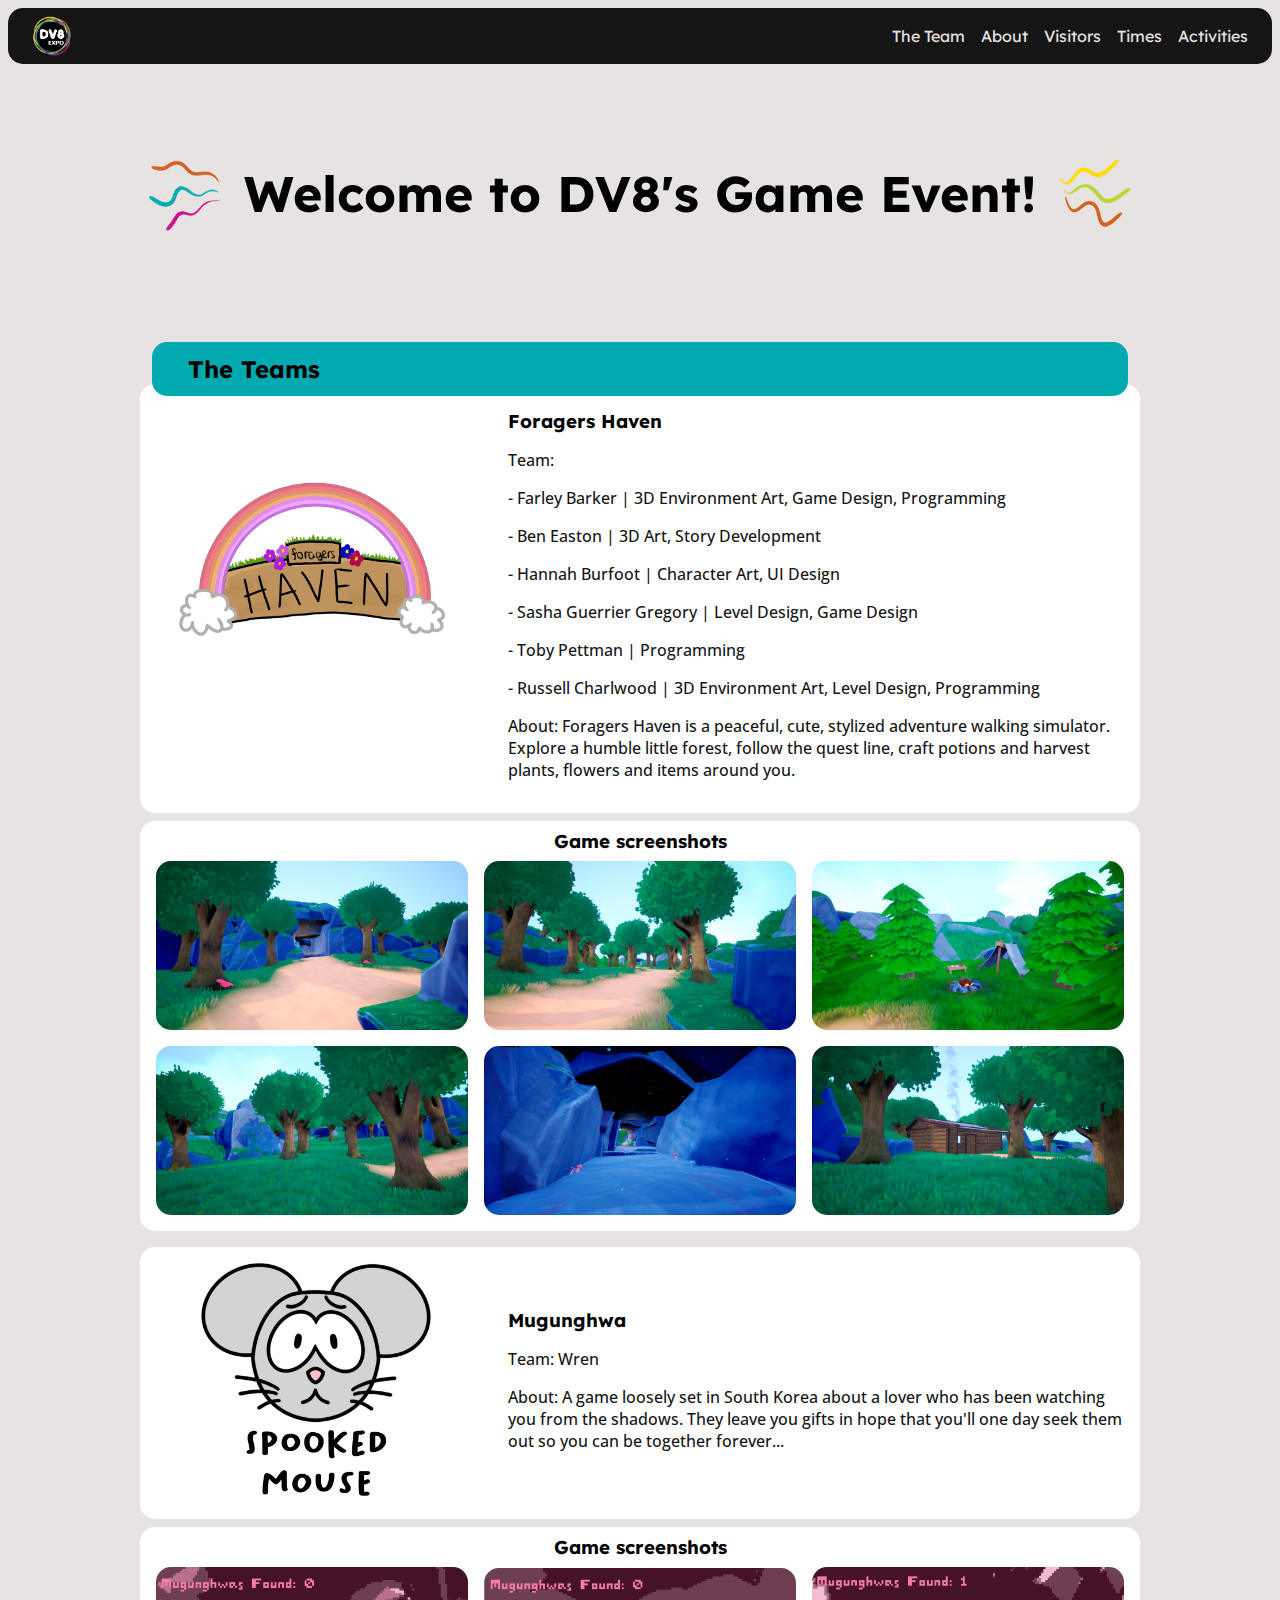
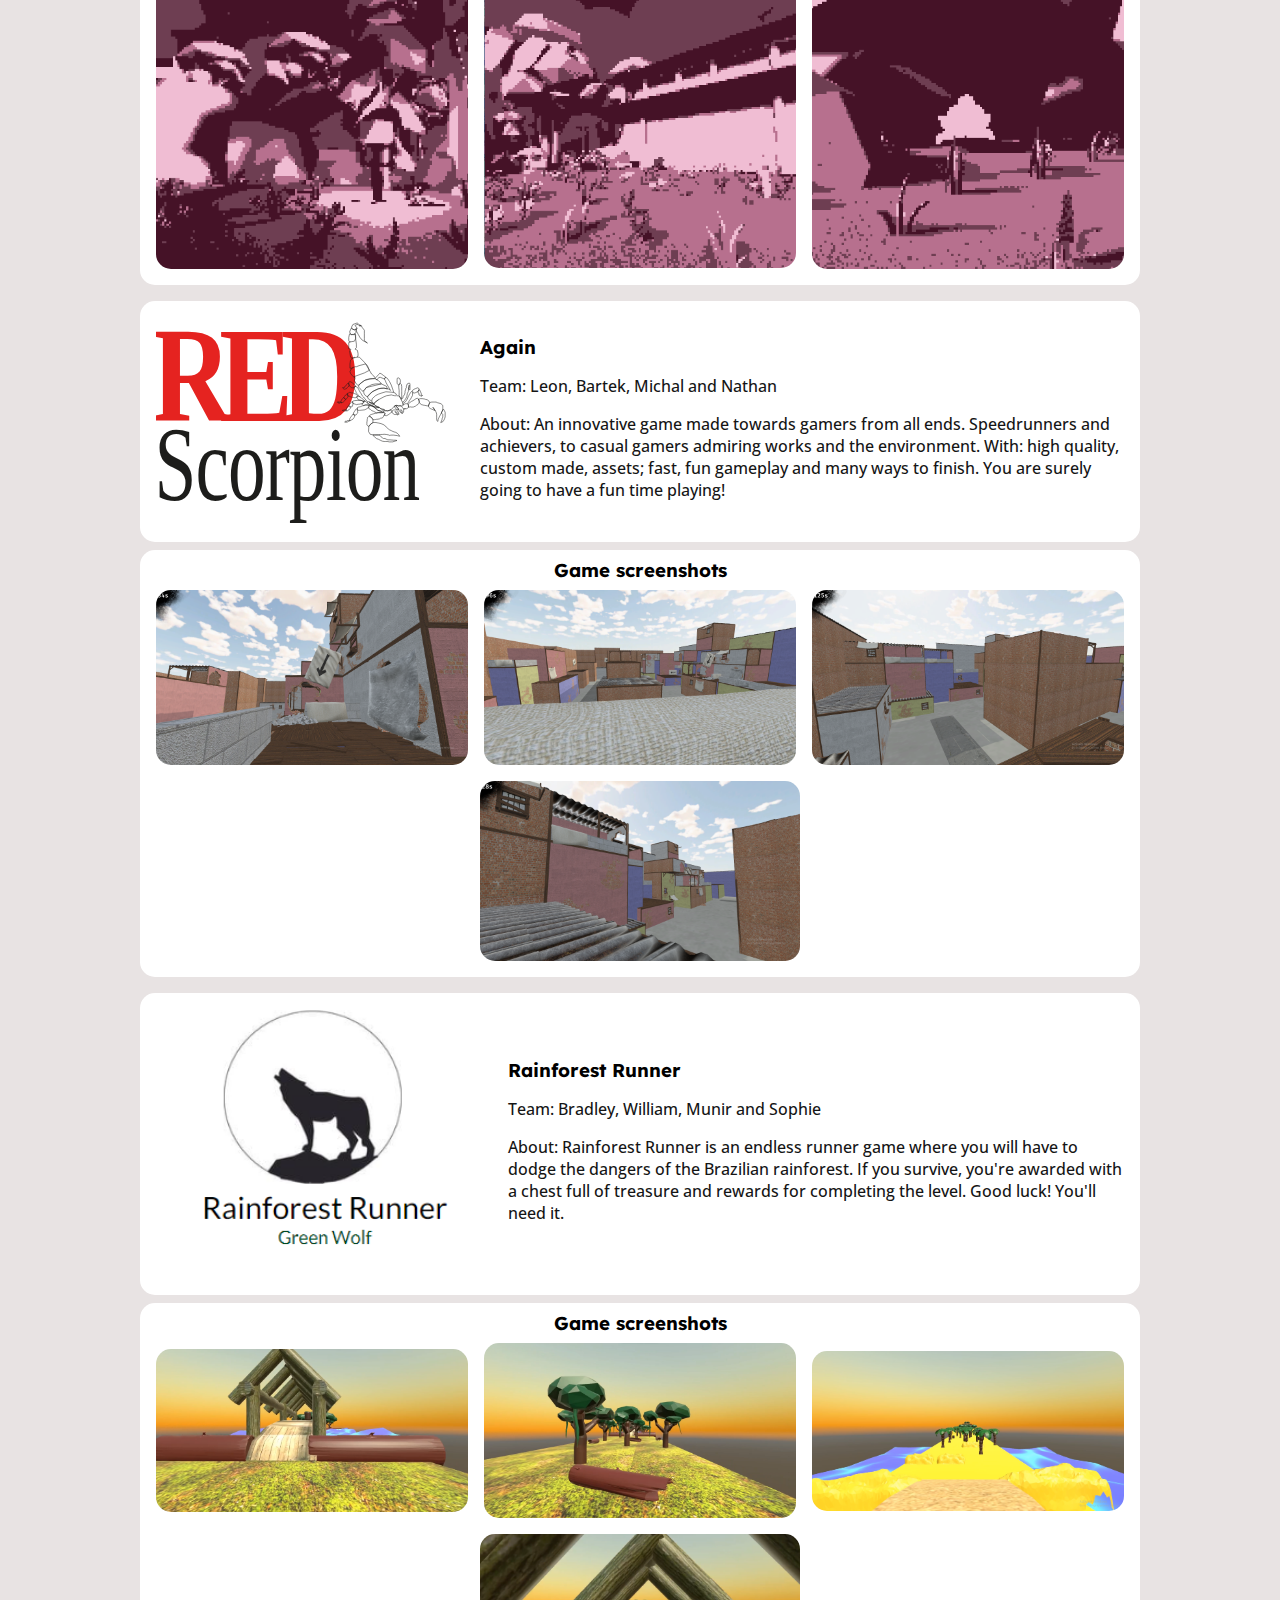
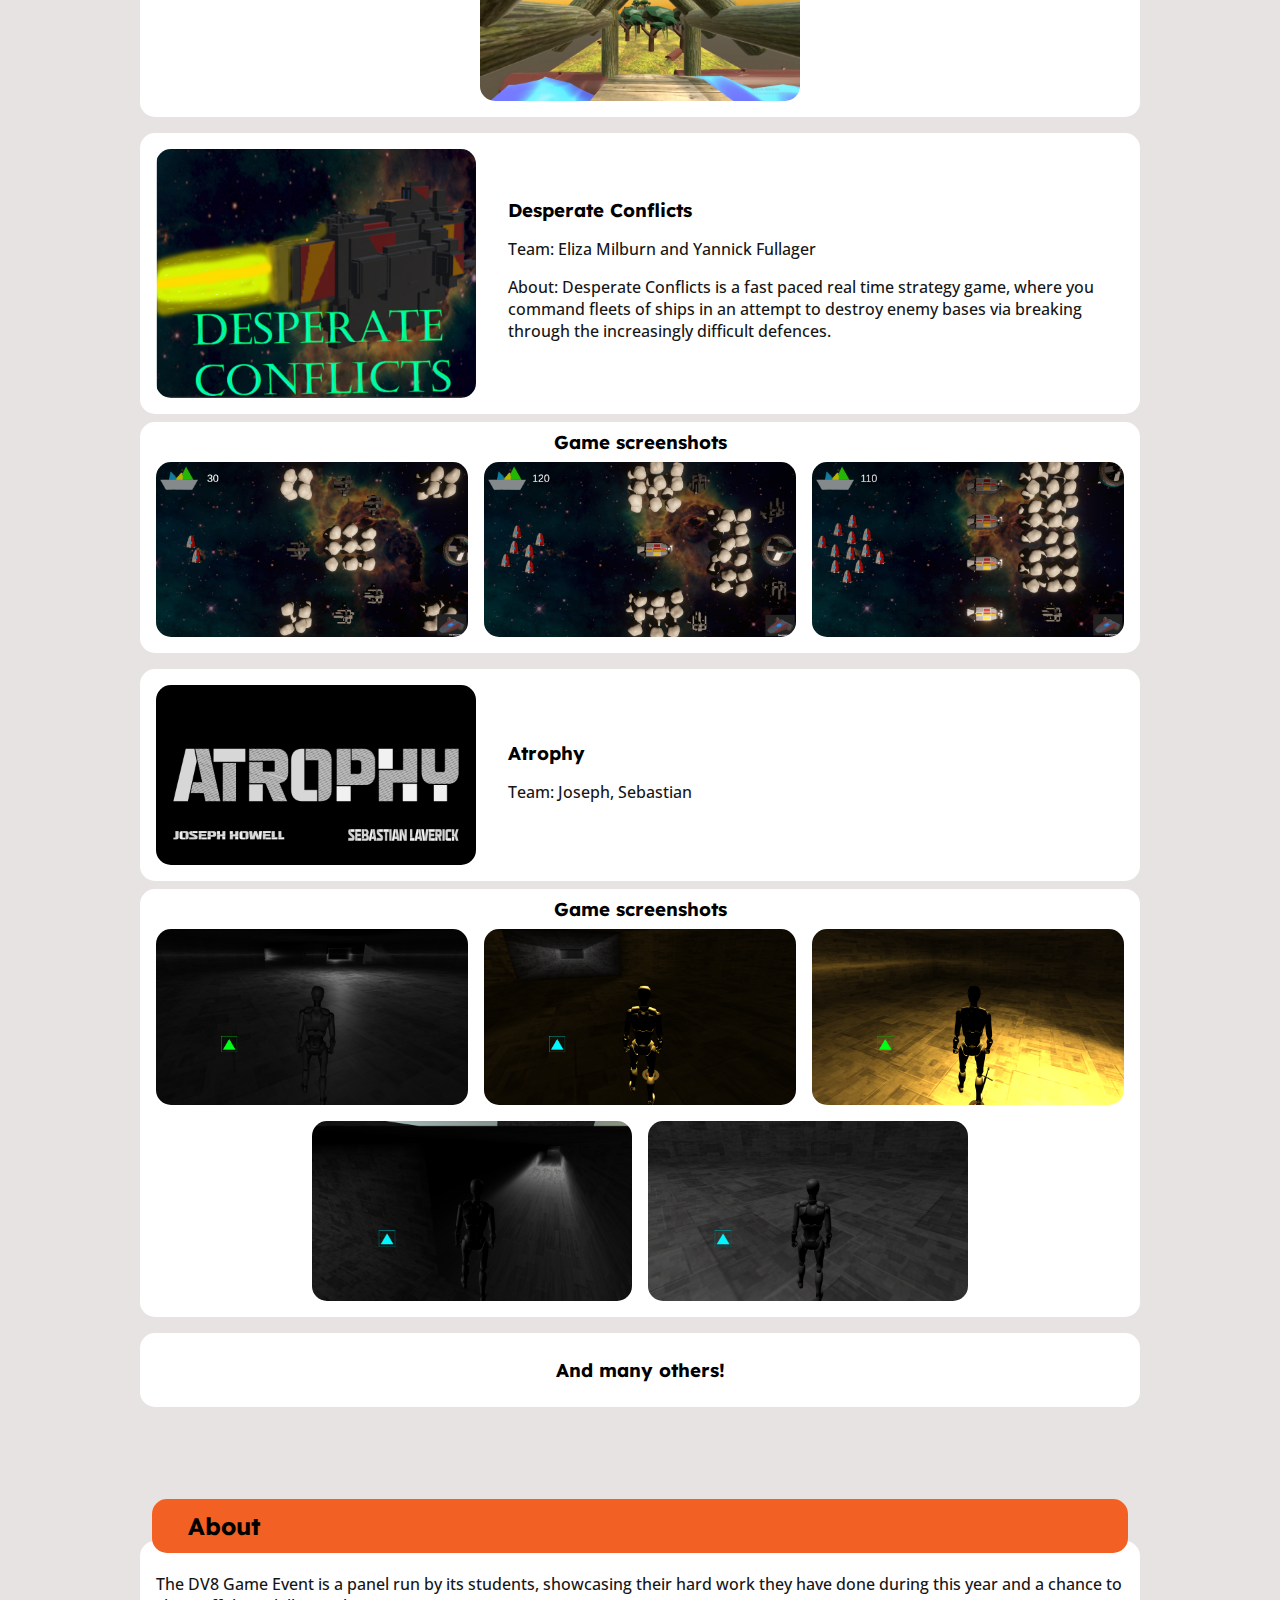
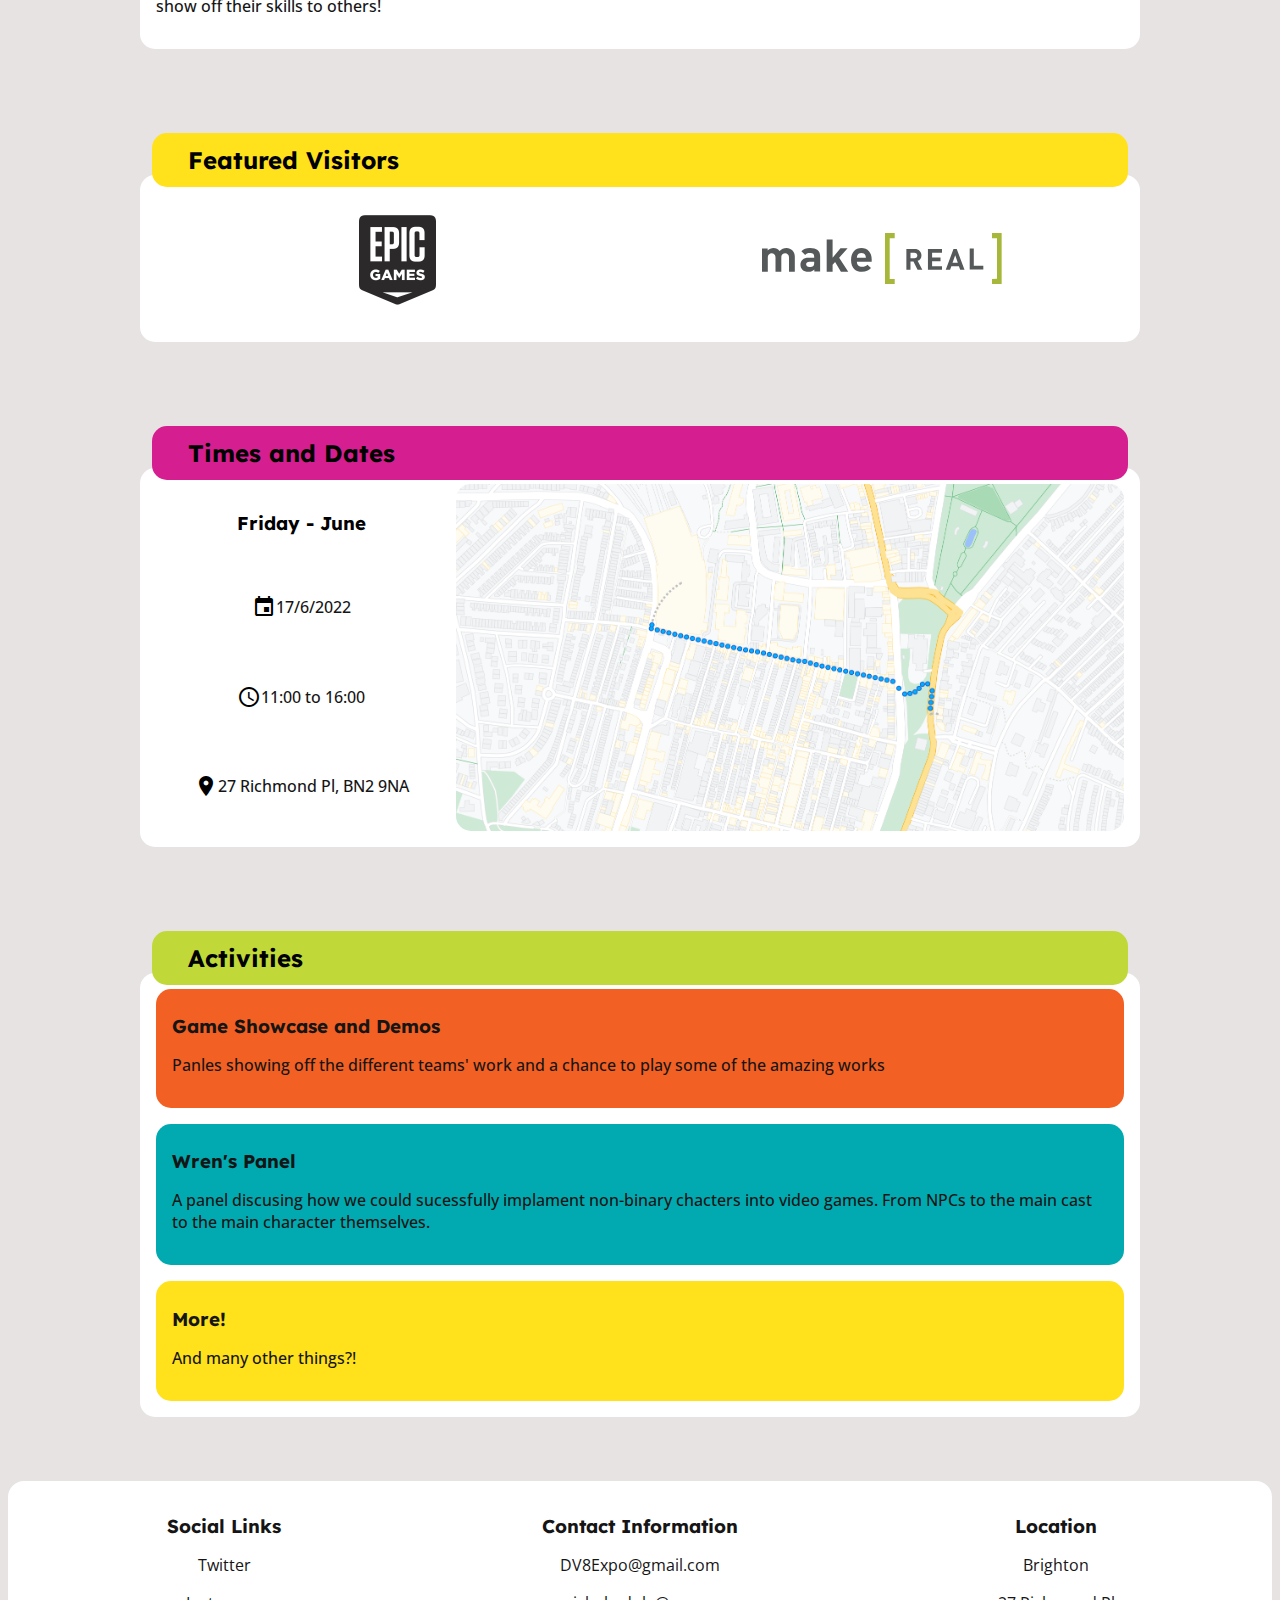
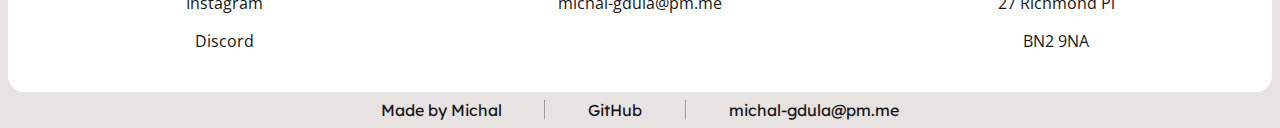
==== index.html @ 6598862f ":3" ====
<!DOCTYPE html>
<html lang="en">
<head>
	<meta charset="utf-8">
	<meta name="viewport" content="width=device-width, initial-scale=1, shrink-to-fit=no">
  <meta name="description" content="DV8 Game Event 2022">
  <title>Game Event</title>
	<link rel="icon" type="image/x-icon" href="images/dv8.png">
	<!-- Style -->
	<link rel="stylesheet" href="stylesheet.css">
	<!-- Fonts -->
	<link rel="stylesheet" href="https://fonts.googleapis.com/icon?family=Material+Icons">
	<link rel="stylesheet" href="https://fonts.googleapis.com/css2?family=Open+Sans:wght@500&display=swap">
	<link rel="stylesheet" href="https://fonts.googleapis.com/css2?family=Lexend+Deca:wght@600&display=swap">
</head>
	<body>
		<!-- Navigation Root -->
		<nav>
			<img src="images/dv8.png" alt="DV8 logo" class="logo">
			<input type="checkbox" id="toggler">
			<label for="toggler"><i class="material-icons">menu</i></label>
			<div class="menu">
				<a href="#team" class="team">The Team</a>
				<a href="#about" class="about">About</a>
				<a href="#visitors" class="visitors">Visitors</a>
				<a href="#times" class="times">Times</a>
				<a href="#activities" class="activities">Activities</a>
			</div>
		</nav>

		<!-- Root of all the text sections -->
		<main>
			<header>
				<img src="images/wiggleBefore.png">
				<h1>Welcome to DV8's Game Event!</h1>
				<img src="images/wiggleAfter.png">
			</header>

			<!-- Teams -->
			<!-- To professional web developers, please forgive me if I could've done all this better. -->
			<section id="team">
				<h2>The Teams</h2>
				<!-- Foragers Haven -->
				<div>
				  <img src="images/teams/foragersHaven.png" alt="Foragers Haven logo" loading="lazy">
				  <span></span>
				  <div class="teamInfo">
				    <h3>Foragers Haven</h3>
				    <p>Team:</p>
				    <p>- Farley Barker | 3D Environment Art, Game Design, Programming</p>
				    <p>- Ben Easton | 3D Art, Story Development</p>
				    <p>- Hannah Burfoot | Character Art, UI Design</p>
				    <p>- Sasha Guerrier Gregory | Level Design, Game Design</p>
				    <p>- Toby Pettman | Programming</p>
				    <p>- Russell Charlwood | 3D Environment Art, Level Design, Programming </p>
				    <p>About: Foragers Haven is a peaceful, cute, stylized adventure walking simulator. Explore a humble little forest, follow the quest line, craft potions and harvest plants, flowers and items around you.<p>
				  </div>
				</div>
				<div class="gallery">
				  <h3>Game screenshots</h3>
				  <div>
				    <img src="images/gallery/foragersHaven/1.png" loading="lazy">
				    <img src="images/gallery/foragersHaven/2.png" loading="lazy">
				    <img src="images/gallery/foragersHaven/3.png" loading="lazy">
				    <img src="images/gallery/foragersHaven/4.png" loading="lazy">
				    <img src="images/gallery/foragersHaven/5.png" loading="lazy">
				    <img src="images/gallery/foragersHaven/6.png" loading="lazy">
				  </div>
				</div>

				<!-- Spooked Mouse -->
				<div>
				  <img src="images/teams/spookedMouse.jpg" alt="Spooked Mouse logo" loading="lazy">
				  <span></span>
				  <div class="teamInfo">
				    <h3>Mugunghwa</h3>
				    <p>Team: Wren</p>
				    <p>About: A game loosely set in South Korea about a lover who has been watching you from the shadows. They leave you gifts in hope that you'll one day seek them out so you can be together forever...</p>
				  </div>
				</div>
				<div class="gallery">
				  <h3>Game screenshots</h3>
				  <div>
				    <img src="images/gallery/mugunghwa/1.png" loading="lazy">
				    <img src="images/gallery/mugunghwa/2.png" loading="lazy">
				    <img src="images/gallery/mugunghwa/3.png" loading="lazy">
				  </div>
				</div>

				<!-- RedScorpion -->
				<div>
				  <img src="images/teams/RSLogo.svg" alt="Red Scorpion logo" loading="lazy">
				  <span></span>
				  <div class="teamInfo">
				    <h3>Again</h3>
				    <p>Team: Leon, Bartek, Michal and Nathan</p>
				    <p>About: An innovative game made towards gamers from all ends. Speedrunners and achievers, to casual gamers admiring works and the environment. With: high quality, custom made, assets; fast, fun gameplay and many ways to finish. You are surely going to have a fun time playing!</p>
				  </div>
				</div>
				<div class="gallery">
				  <h3>Game screenshots</h3>
				  <div>
				    <img src="images/gallery/again/1.png" loading="lazy">
				    <img src="images/gallery/again/2.png" loading="lazy">
				    <img src="images/gallery/again/3.png" loading="lazy">
				    <img src="images/gallery/again/4.png" loading="lazy">
				  </div>
				</div>

				<!-- Rainforest Runner -->
				<div>
				  <img src="images/teams/rainforestRunner.png" alt="Rainforrest Runner logo" loading="lazy">
				  <span></span>
				  <div class="teamInfo">
				    <h3>Rainforest Runner</h3>
				    <p>Team: Bradley, William, Munir and Sophie</p>
				    <p>About: Rainforest Runner is an endless runner game where you will have to dodge the dangers of the Brazilian rainforest. If you survive, you're awarded with a chest full of treasure and rewards for completing the level. Good luck! You'll need it.</p>
				  </div>
				</div>
				<div class="gallery">
				  <h3>Game screenshots</h3>
				  <div>
				    <img src="images/gallery/rainforestRunner/1.png" loading="lazy">
				    <img src="images/gallery/rainforestRunner/2.png" loading="lazy">
				    <img src="images/gallery/rainforestRunner/3.png" loading="lazy">
				    <img src="images/gallery/rainforestRunner/4.png" loading="lazy">
				  </div>
				</div>

				<!-- Desperate Conflicts -->
				<div>
				  <img src="images/teams/desperateConflicts.png" alt="Desperate Conflicts logo" loading="lazy">
				  <span></span>
				  <div class="teamInfo">
				    <h3>Desperate Conflicts</h3>
				    <p>Team: Eliza Milburn and Yannick Fullager</p>
				    <p>About: Desperate Conflicts is a fast paced real time strategy game, where you command fleets of ships in an attempt to destroy enemy bases via breaking through the increasingly difficult defences.</p>
				  </div>
				</div>
				<div class="gallery">
				  <h3>Game screenshots</h3>
				  <div>
				    <img src="images/gallery/desperateConflicts/1.png" loading="lazy">
				    <img src="images/gallery/desperateConflicts/2.png" loading="lazy">
				    <img src="images/gallery/desperateConflicts/3.png" loading="lazy">
				  </div>
				</div>

				<!-- Foragers Haven -->
				<div>
				  <img src="images/teams/atrophy.png" alt="Atrophy logo" loading="lazy">
				  <span></span>
				  <div class="teamInfo">
				    <h3>Atrophy</h3>
				    <p>Team: Joseph, Sebastian</p>
				  </div>
				</div>
				<div class="gallery">
				  <h3>Game screenshots</h3>
				  <div>
				    <img src="images/gallery/atrophy/1.png" loading="lazy">
				    <img src="images/gallery/atrophy/2.png" loading="lazy">
				    <img src="images/gallery/atrophy/3.png" loading="lazy">
				    <img src="images/gallery/atrophy/4.png" loading="lazy">
				    <img src="images/gallery/atrophy/5.png" loading="lazy">
				  </div>
				</div>

				<!-- More! -->
				<div class="teamOther">
				  <h3>And many others!</h3>
				</div>

				<!-- Screen overlay -->
				<div class="fullScreenImage">
				  <span>&times;</span>
				  <img src="images/noImage.jpg" alt="">
				</div>

				<!-- Script -->
				<script src="script.js"></script>
			</section>

			<section id="about">
				<h2>About</h2>
				<div>
					<p>The DV8 Game Event is a panel run by its students, showcasing their hard work they have done during this year and a chance to show off their skills to others!</p>
				</div>
			</section>


			<!-- Visitors -->
			<section id="visitors">
				<h2>Featured Visitors</h2>
				<div>
					<img src="images/visitors/EpicGames.png" alt="Epic Games">
					<img src="images/visitors/makereal.svg" alt="Make Real">
				</div>
			</section>

			<!-- Times -->
			<section id="times">
				<h2>Times and Dates</h2>
				<div class="times">
					<div>
						<h3>Friday - June</h3>
						<div>
							<i class="material-icons">event</i>
							<p>17/6/2022</p>
						</div>
						<div>
							<i class="material-icons">schedule</i>
							<p>11:00 to 16:00</p>
						</div>
						<div>
							<i class="material-icons">place</i>
							<p>27 Richmond Pl, BN2 9NA</p>
						</div>
					</div>
					<img src="images/map.png" alt="directions">
				</div>
			</section>

			<!-- Activities -->
			<section id="activities">
				<h2>Activities</h2>
				<div class="activities">
					<div id="showcase">
						<h3>Game Showcase and Demos</h3>
						<p>Panles showing off the different teams' work and a chance to play some of the amazing works</p>
					</div>
					<div id="demo">
						<h3>Wren's Panel</h3>
						<p>A panel discusing how we could sucessfully implament non-binary chacters into video games. From NPCs to the main cast to the main character themselves.</p>
					</div>
					<div id="more">
						<h3>More!</h3>
						<p>And many other things?!</p>
					</div>
				</div>
			</section>
		</main>

		<!-- Footer Root -->
		<footer>
			<div class="top">
				<div class="links">
					<h3>Social Links</h3>
					<a href="https://twitter.com/dv8Expo/">Twitter</a>
					<a href="https://www.instagram.com/dv8gameexpo/">Instagram</a>
					<a href="https://discord.gg/xkHBS9hqGM">Discord</a>
				</div>

				<div class="contactInformation">
					<h3>Contact Information</h3>
					<p>DV8Expo@gmail.com</p>
					<p>michal-gdula@pm.me</p>
				</div>

				<div class="locations">
					<h3>Location</h3>
					<p>Brighton</p>
					<p>27 Richmond Pl</p>
					<p>BN2 9NA</p>
					<p></p>
				</div>
			</div>
			<div class="uwu">
				<p>Made by Michal</p>
				<hr>
				<a href="https://github.com/Fluffy-Bean/GameExpo">GitHub</a>
				<hr>
				<p>michal-gdula@pm.me</p>
			</div>
		</footer>
	</body>
	<!--
	Hi! If you found this congrats, you have too much time, and this isnt the only thing that is hidden on this page!
	But for now, have this ASCII maned wolf art :3-->
	<!--..../|/|..............-->
	<!--.../0 0 \.............-->
	<!--(III....\________,....-->
	<!--....\__......./ \|\,..-->
  <!--.......||-----| |.\ \.-->
	<!--.......||.....|/...\|.-->
	<!--.......||.....||......-->
	<!--.......||.....||......-->
	<!--.......||.....||......-->
	<!--.......||.....||......-->
	<!--.......||.....||......-->
	<!--.......||.....||......-->
	<!--.......||.....||......-->
	<!--.......||.....||......-->
	<!--.......||.....||......-->
	<!--.......||.....||......-->
	<!--.......||.....||......-->
	<!--.......||.....||......-->
	<!--.......||.....||......-->
	<!--.......||.....||......-->
	<!--.......||.....||......-->
	<!--.......||.....||......-->
	<!--......cc/....cc/.......-->
</html>
---- stylesheet.css ----
/*
	I seperated out the different elements CSS into different files
	this is to keep the CSS semi tidy and easier to configure if
	any problems occur.
*/

/* UI */
@import url("css/navigation.css");
@import url("css/footer.css");
/* Main */
@import url("css/team.css");
@import url("css/visitors.css");
@import url("css/times.css");
@import url("css/activities.css");

:root {
	--nav: 				#151515;
	--footer: 		#FFFFFF;

	--bg-dark: 		#151515;
	--bg: 				#E8E3E3;
	--bg-light: 	#FFFFFF;
	--fg-dark: 		#151515;
	--fg-light: 	#E8E3E3;

	--rad: 				15px;

	--dv8-orange: #F36023;
	--dv8-yellow: #FFE11C;
	--dv8-cyan: 	#00AAB0;
	--dv8-magenta:#D51E90;
	--dv8-lime: 	#C0D939;
}
* {
  font-family: "Open Sans", sans-serif;
}

/*
	Page Structure
*/

html, #wrapper {
	margin: 0;
	padding: 0;
	scroll-behavior: smooth;
}
body {
	margin: 0;
	padding: 1em 1em 0;

	background-image: url();
	background-color: var(--bg);
}

main {
	margin: 0 auto;
	padding: 4em 0 0;

	max-width: 1000px;
	min-height: 100vh;

	background-color: var(--bg);
}
section {
	margin: 0;
	padding: 6em 0 0;
}
section div {
	padding: 1em;

	background-color: var(--bg-light);
	border-radius: var(--rad);
}
section p {
	font-weight: 500;

	color: var(--fg-dark)
}

header {
	margin: 3em 0 0;

	display: flex;
	justify-content: space-around;
	align-items: center;
}
header img {
	margin: -0.38em;
	padding: 0;

	width: 4.5em;
	height: 5em;
}

/*
	Text and headings
*/

h1 {
	font-family: 'Lexend Deca', sans-serif;

	text-align: center;
	font-size: 50px;
}
h2 {
	font-family: 'Lexend Deca', sans-serif;

	margin: -0.5em 0.5em;
	padding: 0.5em 0.5em 0.5em 1.5em;

	position: relative;

	border-radius: var(--rad);
}
h3 {
	font-family: 'Lexend Deca', sans-serif;

	margin: 0.5em 0;
}

#about h2 {
	background-color: var(--dv8-orange);
}
#team h2 {
	background-color: var(--dv8-cyan);
}
#visitors h2 {
	background-color: var(--dv8-yellow);
}
#times h2 {
	background-color: var(--dv8-magenta);
}
#activities h2 {
	background-color: var(--dv8-lime);
}

@media (max-width:600px) {
	header img {
		width: 3em;
		height: 3em;
	}
	h1 {
		font-size: 40px;
	}
	h2 {
		padding-left: 0.5em;

		text-align: center;
	}
	main {
		padding: 3em 0 0 0;
	}
}
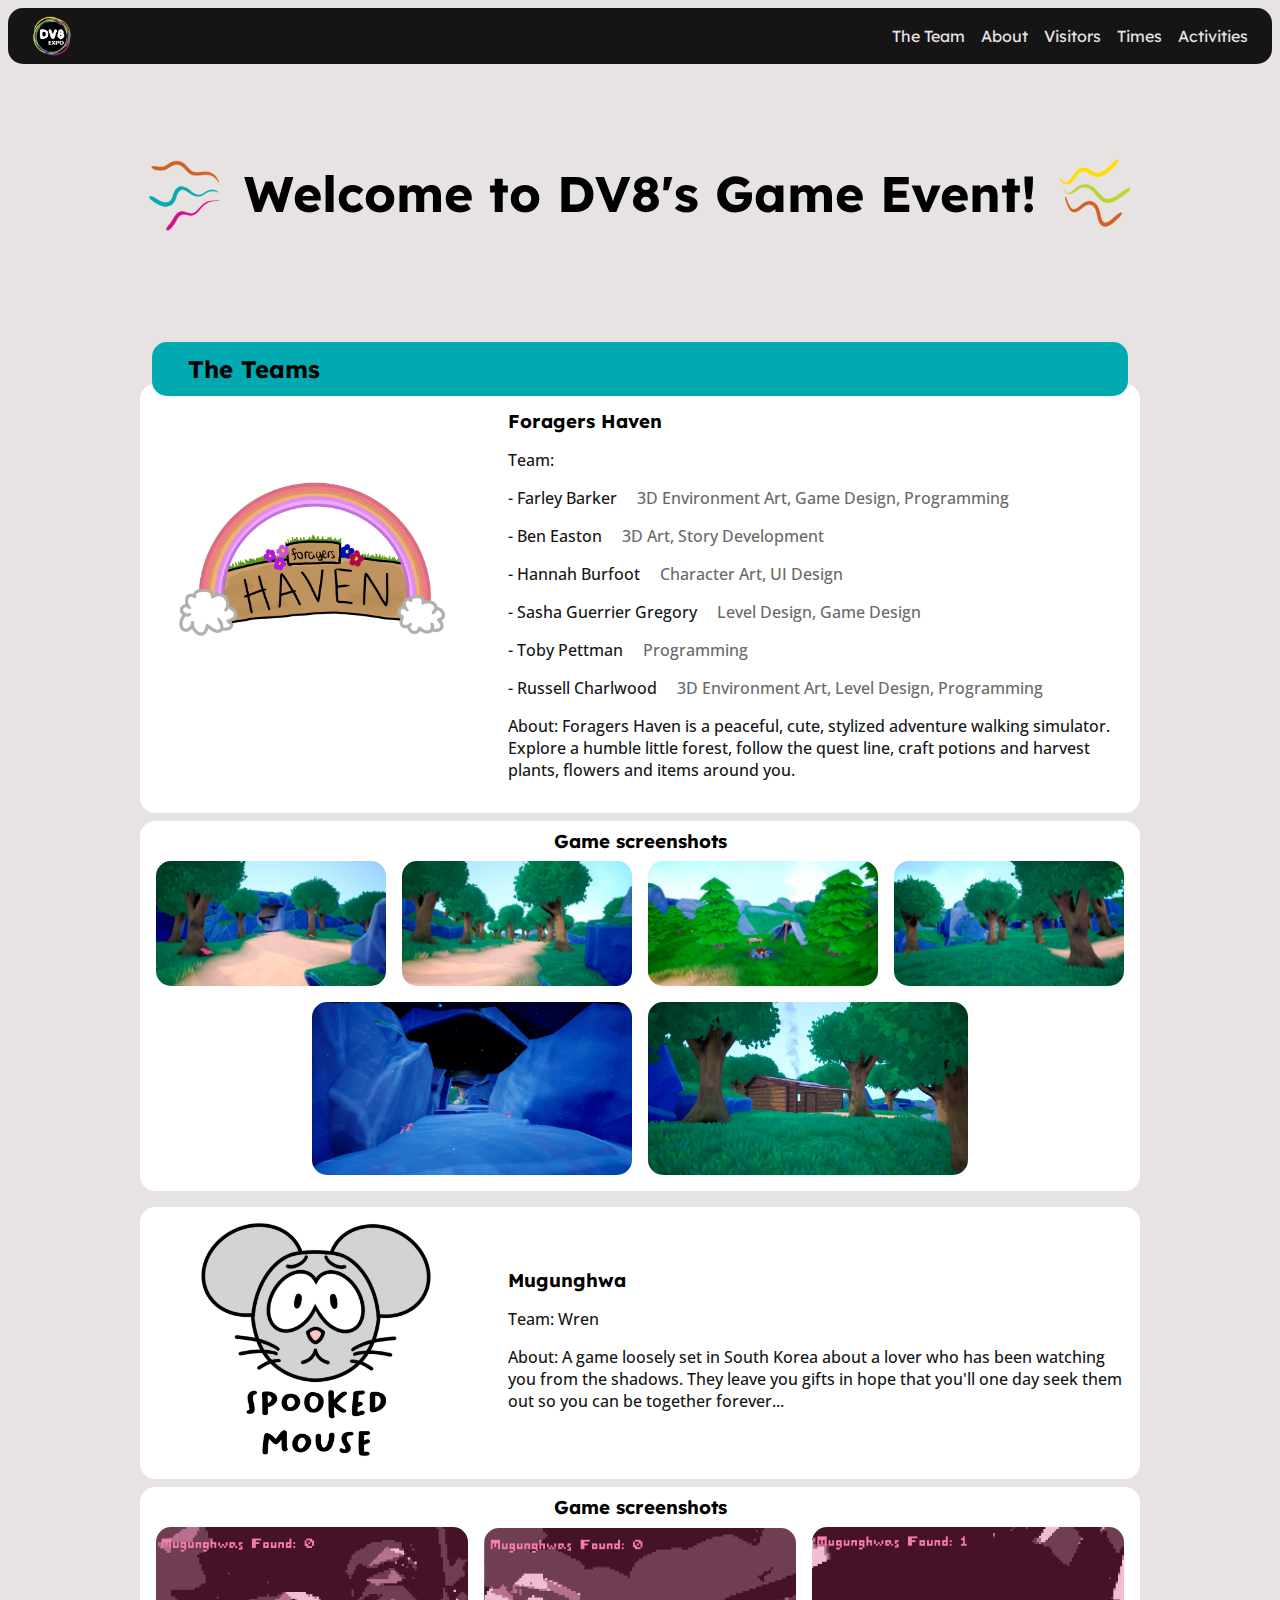
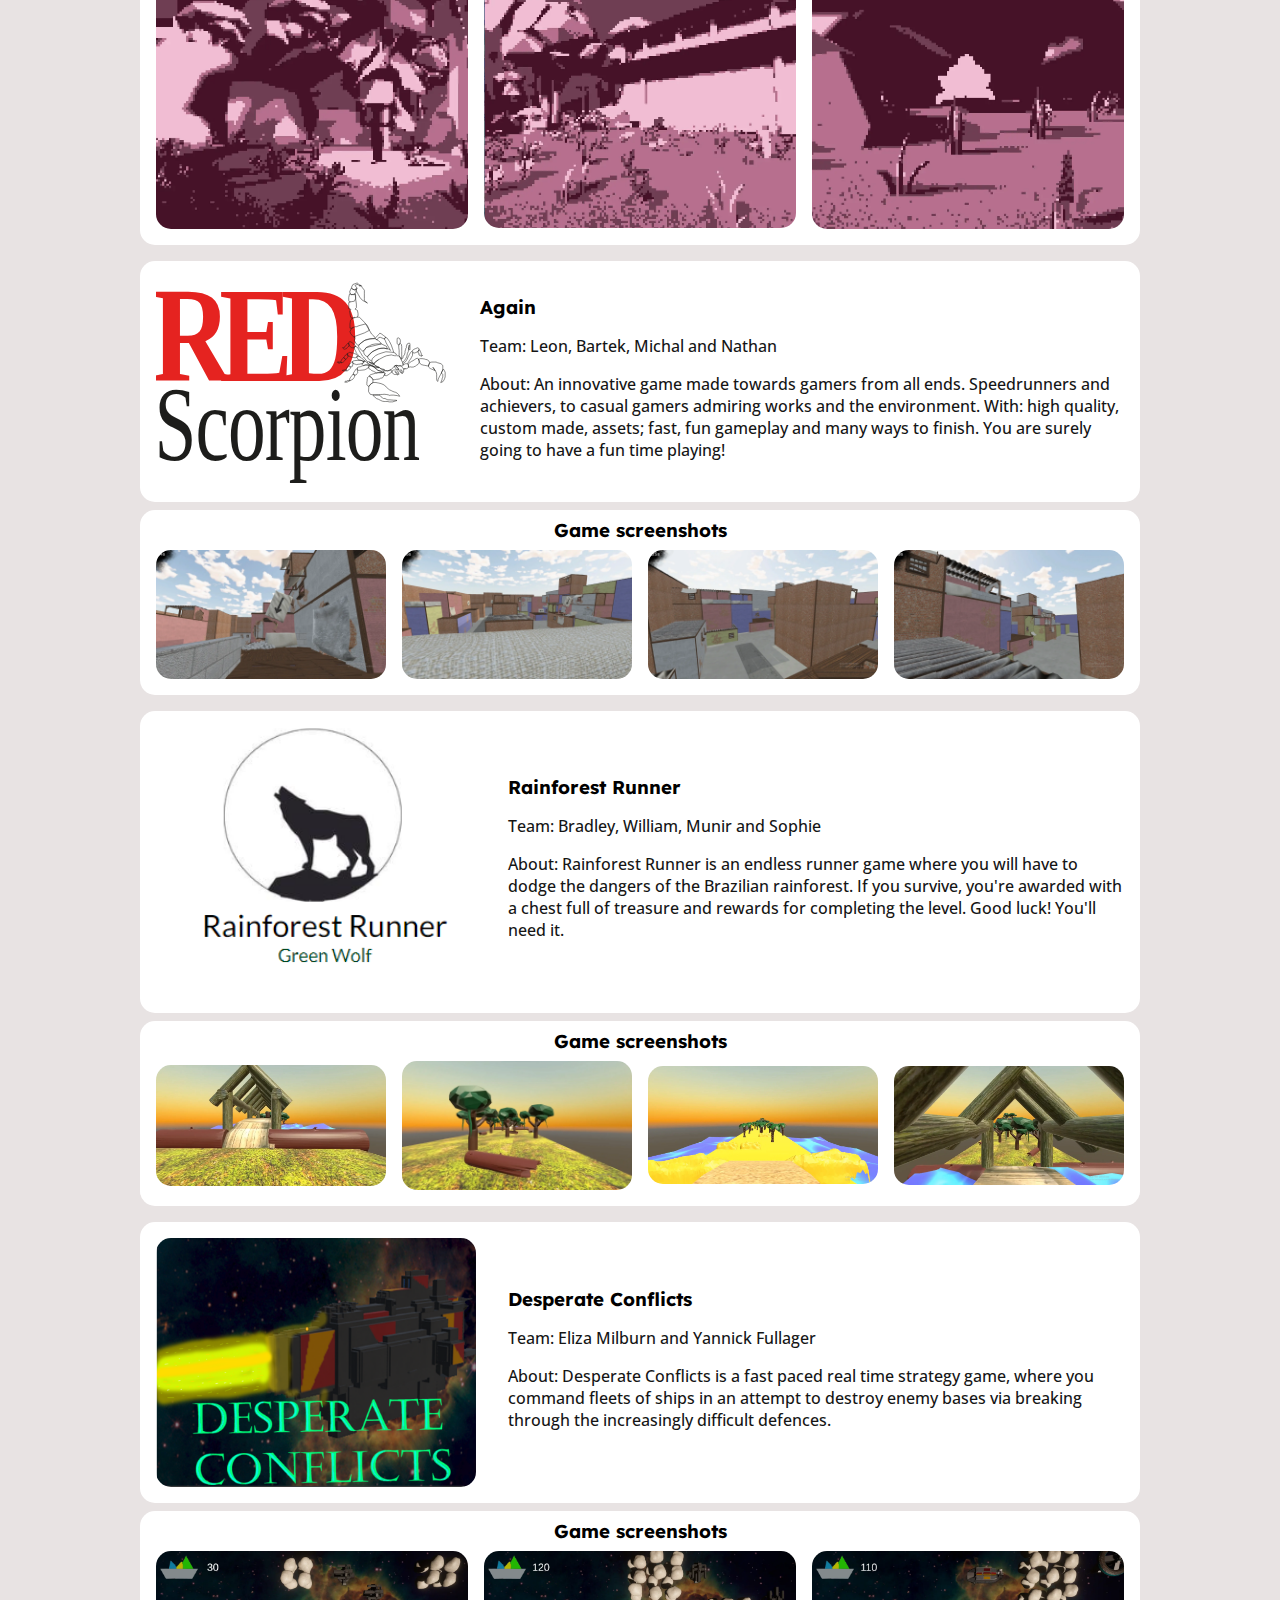
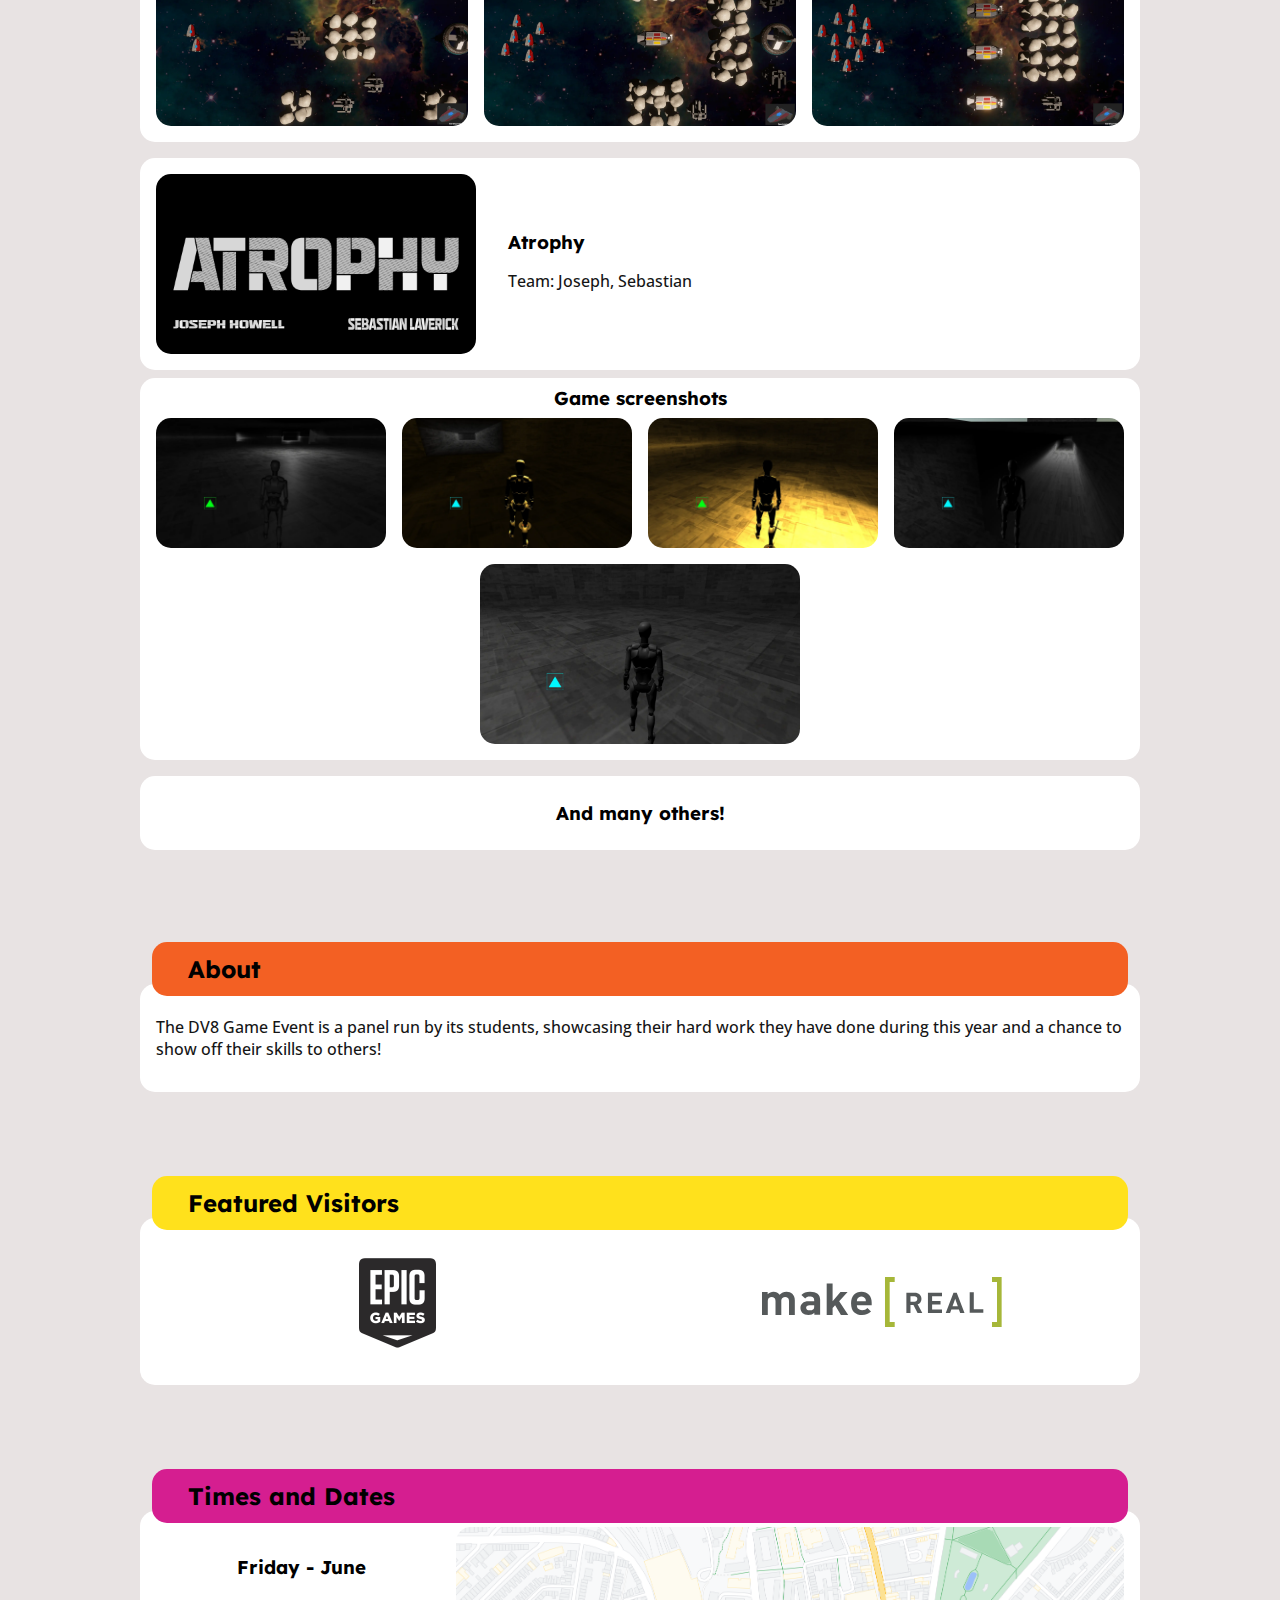
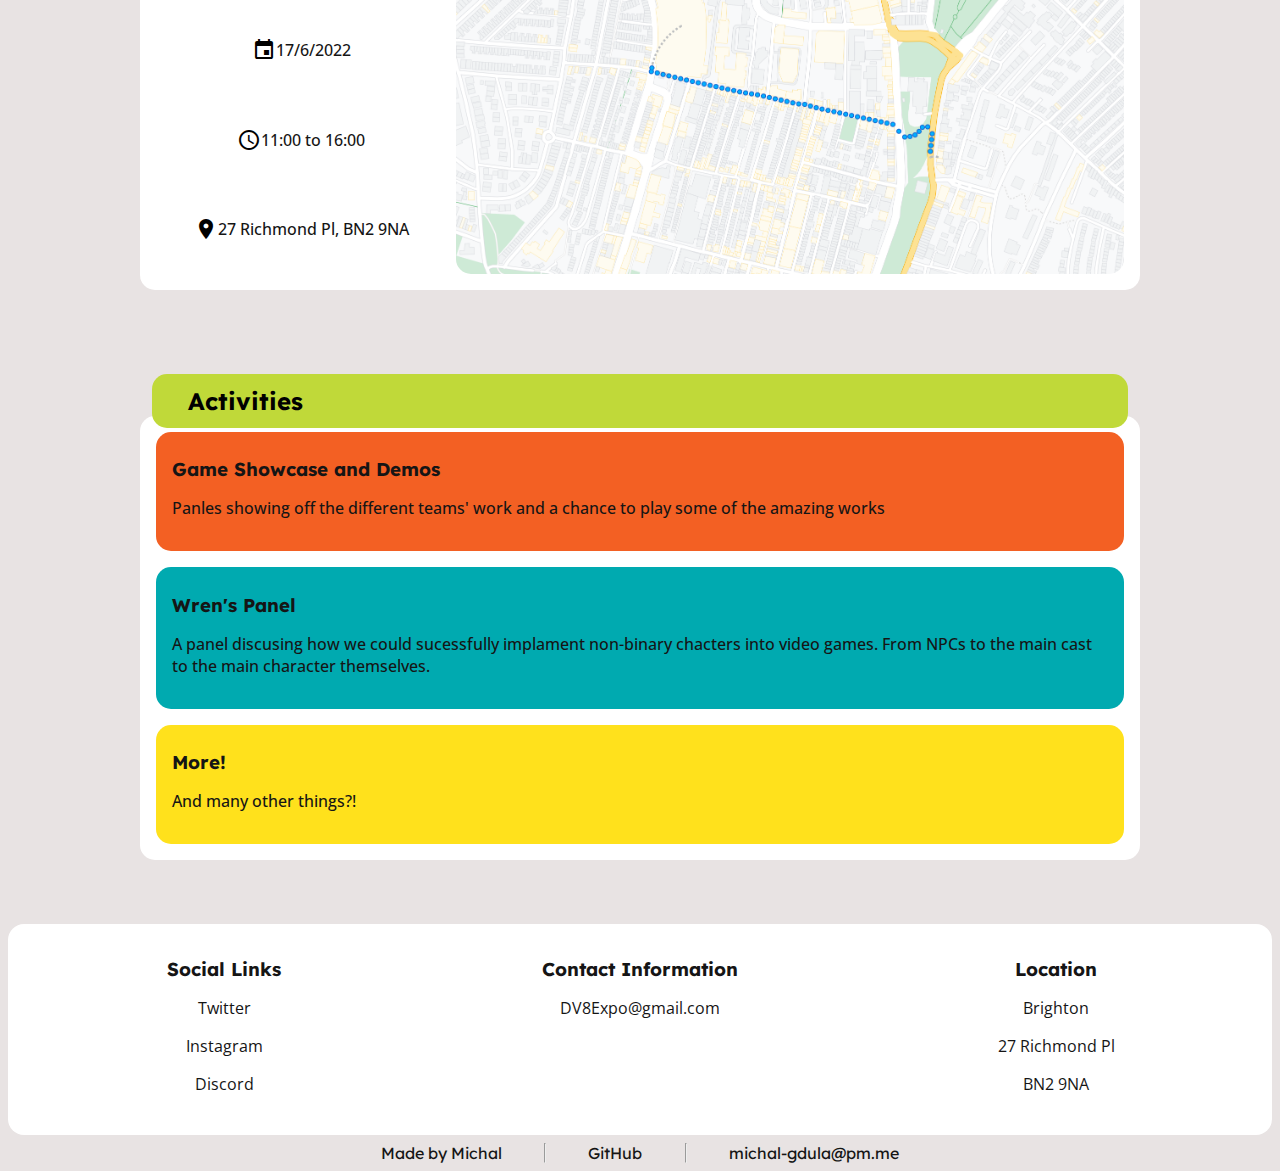
==== commit e153e5bf: "PNG to WEBP for faster loading times" ====
--- a/index.html
+++ b/index.html
@@ -14,6 +14,7 @@
 	<link rel="stylesheet" href="https://fonts.googleapis.com/css2?family=Lexend+Deca:wght@600&display=swap">
 </head>
 	<body>
+		<!-- To professional web developers, please forgive me if I could've done all this better. -->
 		<!-- Navigation Root -->
 		<nav>
 			<img src="images/dv8.png" alt="DV8 logo" class="logo">
@@ -31,13 +32,13 @@
 		<!-- Root of all the text sections -->
 		<main>
 			<header>
-				<img src="images/wiggleBefore.png">
+				<img src="images/wiggleBefore.png" alt="3 colourful wiggly lines">
 				<h1>Welcome to DV8's Game Event!</h1>
-				<img src="images/wiggleAfter.png">
+				<img src="images/wiggleAfter.png" alt="3 colourful wiggly lines">
 			</header>
 
 			<!-- Teams -->
-			<!-- To professional web developers, please forgive me if I could've done all this better. -->
+			<!-- Some of these games are genuely really cool, I wish more people submitted their games to show up on here -->
 			<section id="team">
 				<h2>The Teams</h2>
 				<!-- Foragers Haven -->
@@ -46,25 +47,33 @@
 				  <span></span>
 				  <div class="teamInfo">
 				    <h3>Foragers Haven</h3>
+
 				    <p>Team:</p>
-				    <p>- Farley Barker | 3D Environment Art, Game Design, Programming</p>
-				    <p>- Ben Easton | 3D Art, Story Development</p>
-				    <p>- Hannah Burfoot | Character Art, UI Design</p>
-				    <p>- Sasha Guerrier Gregory | Level Design, Game Design</p>
-				    <p>- Toby Pettman | Programming</p>
-				    <p>- Russell Charlwood | 3D Environment Art, Level Design, Programming </p>
+				    <p>- Farley Barker
+							<span class="gray">3D Environment Art, Game Design, Programming</span></p>
+				    <p>- Ben Easton
+							<span class="gray">3D Art, Story Development</span></p>
+				    <p>- Hannah Burfoot
+							<span class="gray">Character Art, UI Design</span></p>
+				    <p>- Sasha Guerrier Gregory
+							<span class="gray">Level Design, Game Design</span></p>
+				    <p>- Toby Pettman
+							<span class="gray">Programming</span></p>
+				    <p>- Russell Charlwood
+							<span class="gray">3D Environment Art, Level Design, Programming</span></p>
+
 				    <p>About: Foragers Haven is a peaceful, cute, stylized adventure walking simulator. Explore a humble little forest, follow the quest line, craft potions and harvest plants, flowers and items around you.<p>
 				  </div>
 				</div>
 				<div class="gallery">
 				  <h3>Game screenshots</h3>
 				  <div>
-				    <img src="images/gallery/foragersHaven/1.png" loading="lazy">
-				    <img src="images/gallery/foragersHaven/2.png" loading="lazy">
-				    <img src="images/gallery/foragersHaven/3.png" loading="lazy">
-				    <img src="images/gallery/foragersHaven/4.png" loading="lazy">
-				    <img src="images/gallery/foragersHaven/5.png" loading="lazy">
-				    <img src="images/gallery/foragersHaven/6.png" loading="lazy">
+				    <img src="images/gallery/foragersHaven/1.webp" loading="lazy" alt="Path surrounded by trees going towards a cave">
+				    <img src="images/gallery/foragersHaven/2.webp" loading="lazy" alt="Path surrounded by trees streatching away into the distance">
+				    <img src="images/gallery/foragersHaven/3.webp" loading="lazy" alt="Camping spot, containing a tent, fireplace and table surrounded by trees">
+				    <img src="images/gallery/foragersHaven/4.webp" loading="lazy" alt="Forest full of trees">
+				    <img src="images/gallery/foragersHaven/5.webp" loading="lazy" alt="A dark cave with a distance exit">
+				    <img src="images/gallery/foragersHaven/6.webp" loading="lazy" alt="Hut located in a forest with a path going away from the entrace to it">
 				  </div>
 				</div>
 
@@ -81,9 +90,9 @@
 				<div class="gallery">
 				  <h3>Game screenshots</h3>
 				  <div>
-				    <img src="images/gallery/mugunghwa/1.png" loading="lazy">
-				    <img src="images/gallery/mugunghwa/2.png" loading="lazy">
-				    <img src="images/gallery/mugunghwa/3.png" loading="lazy">
+				    <img src="images/gallery/mugunghwa/1.webp" loading="lazy" alt="Small area surrounded by trees and bushes of different sizes">
+				    <img src="images/gallery/mugunghwa/2.webp" loading="lazy" alt="A South Korean hut next to large trees">
+				    <img src="images/gallery/mugunghwa/3.webp" loading="lazy" alt="A Mugunghwa infront of a large boulder">
 				  </div>
 				</div>
 
@@ -100,10 +109,10 @@
 				<div class="gallery">
 				  <h3>Game screenshots</h3>
 				  <div>
-				    <img src="images/gallery/again/1.png" loading="lazy">
-				    <img src="images/gallery/again/2.png" loading="lazy">
-				    <img src="images/gallery/again/3.png" loading="lazy">
-				    <img src="images/gallery/again/4.png" loading="lazy">
+				    <img src="images/gallery/again/1.webp" loading="lazy" alt="Rooftops of Brazilian houses, with signs directing the player where to go">
+				    <img src="images/gallery/again/2.webp" loading="lazy" alt="Rooftops of colourful Brazilian Favella houses">
+				    <img src="images/gallery/again/3.webp" loading="lazy" alt="Rooftops of Brazilian Favella houses, with a large mono-coloured brick building in the center">
+				    <img src="images/gallery/again/4.webp" loading="lazy" alt="Rooftops of colourful Brazilian Favella houses">
 				  </div>
 				</div>
 
@@ -120,10 +129,10 @@
 				<div class="gallery">
 				  <h3>Game screenshots</h3>
 				  <div>
-				    <img src="images/gallery/rainforestRunner/1.png" loading="lazy">
-				    <img src="images/gallery/rainforestRunner/2.png" loading="lazy">
-				    <img src="images/gallery/rainforestRunner/3.png" loading="lazy">
-				    <img src="images/gallery/rainforestRunner/4.png" loading="lazy">
+				    <img src="images/gallery/rainforestRunner/1.webp" loading="lazy" alt="Wooden bridge, taking the player over a large lake">
+				    <img src="images/gallery/rainforestRunner/2.webp" loading="lazy" alt="A path, taking the player through a rainforest with logs and trees to dodge">
+				    <img src="images/gallery/rainforestRunner/3.webp" loading="lazy" alt="Sandy beach with palmtrees and sand dunes to dodge">
+				    <img src="images/gallery/rainforestRunner/4.webp" loading="lazy" alt="Player going through wooden bridge about to enter a rainforest full of trees">
 				  </div>
 				</div>
 
@@ -140,9 +149,9 @@
 				<div class="gallery">
 				  <h3>Game screenshots</h3>
 				  <div>
-				    <img src="images/gallery/desperateConflicts/1.png" loading="lazy">
-				    <img src="images/gallery/desperateConflicts/2.png" loading="lazy">
-				    <img src="images/gallery/desperateConflicts/3.png" loading="lazy">
+				    <img src="images/gallery/desperateConflicts/1.webp" loading="lazy">
+				    <img src="images/gallery/desperateConflicts/2.webp" loading="lazy">
+				    <img src="images/gallery/desperateConflicts/3.webp" loading="lazy">
 				  </div>
 				</div>
 
@@ -158,11 +167,11 @@
 				<div class="gallery">
 				  <h3>Game screenshots</h3>
 				  <div>
-				    <img src="images/gallery/atrophy/1.png" loading="lazy">
-				    <img src="images/gallery/atrophy/2.png" loading="lazy">
-				    <img src="images/gallery/atrophy/3.png" loading="lazy">
-				    <img src="images/gallery/atrophy/4.png" loading="lazy">
-				    <img src="images/gallery/atrophy/5.png" loading="lazy">
+				    <img src="images/gallery/atrophy/1.webp" loading="lazy">
+				    <img src="images/gallery/atrophy/2.webp" loading="lazy">
+				    <img src="images/gallery/atrophy/3.webp" loading="lazy">
+				    <img src="images/gallery/atrophy/4.webp" loading="lazy">
+				    <img src="images/gallery/atrophy/5.webp" loading="lazy">
 				  </div>
 				</div>
 
@@ -254,7 +263,6 @@
 				<div class="contactInformation">
 					<h3>Contact Information</h3>
 					<p>DV8Expo@gmail.com</p>
-					<p>michal-gdula@pm.me</p>
 				</div>
 
 				<div class="locations">
@@ -275,29 +283,31 @@
 		</footer>
 	</body>
 	<!--
-	Hi! If you found this congrats, you have too much time, and this isnt the only thing that is hidden on this page!
-	But for now, have this ASCII maned wolf art :3-->
-	<!--..../|/|..............-->
-	<!--.../0 0 \.............-->
-	<!--(III....\________,....-->
-	<!--....\__......./ \|\,..-->
-  <!--.......||-----| |.\ \.-->
-	<!--.......||.....|/...\|.-->
-	<!--.......||.....||......-->
-	<!--.......||.....||......-->
-	<!--.......||.....||......-->
-	<!--.......||.....||......-->
-	<!--.......||.....||......-->
-	<!--.......||.....||......-->
-	<!--.......||.....||......-->
-	<!--.......||.....||......-->
-	<!--.......||.....||......-->
-	<!--.......||.....||......-->
-	<!--.......||.....||......-->
-	<!--.......||.....||......-->
-	<!--.......||.....||......-->
-	<!--.......||.....||......-->
-	<!--.......||.....||......-->
-	<!--.......||.....||......-->
-	<!--......cc/....cc/.......-->
+	Hi! If you found this congrats, you have too much time,
+	and this isnt the only thing that is hidden on this page!
+	But for now, have this ASCII maned wolf art :3
+	-->
+	<!--. . /|/| . . . . . . .-->
+	<!--.. /0 0 \ . . . . . ..-->
+	<!--(III% . \________, . .-->
+	<!--.. .\_, .%###%/ \'\,..-->
+  <!--. . . .||#####| |'\ \.-->
+	<!--.. . . ||. . .|/. .\V.-->
+	<!--. . . .|| . . || . . .-->
+	<!--.. . . ||. . .||. . ..-->
+	<!--. . . .|| . . || . . .-->
+	<!--.. . . ||. . .||. . ..-->
+	<!--. . . .|| . . || . . .-->
+	<!--.. . . ||. . .||. . ..-->
+	<!--. . . .|| . . || . . .-->
+	<!--.. . . ||. . .||. . ..-->
+	<!--. . . .|| . . || . . .-->
+	<!--.. . . ||. . .||. . ..-->
+	<!--. . . .|| . . || . . .-->
+	<!--.. . . ||. . .||. . ..-->
+	<!--. . . .|| . . || . . .-->
+	<!--.. . . ||. . .||. . ..-->
+	<!--. . . .|| . . || . . .-->
+	<!--.. . . ||. . .||. . ..-->
+	<!--. . . cc/ . .cc/ . . .-->
 </html>
--- a/stylesheet.css
+++ b/stylesheet.css
@@ -1,9 +1,20 @@
+/*
+	This took forever to make, CSS will be the death of me so please
+	forgive me for graphial errors that were not fixed, I'm aware of
+	some of them but had no clue how to fix them. Such as the images
+	in the gallery portion of the page not shrinking correctly :c
+
+	These a lot of protions of the page that are also redundant and
+	not made the best, so please complain to me about it on Twitter
+	(@fluffybeanUwU) or on Telegram (@Fluffy Bean).
+*/
+
+
 /*
 	I seperated out the different elements CSS into different files
 	this is to keep the CSS semi tidy and easier to configure if
 	any problems occur.
 */
-
 /* UI */
 @import url("css/navigation.css");
 @import url("css/footer.css");
@@ -33,6 +44,7 @@
 }
 * {
   font-family: "Open Sans", sans-serif;
+	font-display: swap;
 }
 
 /*
@@ -98,12 +110,14 @@
 
 h1 {
 	font-family: 'Lexend Deca', sans-serif;
+	font-display: swap;
 
 	text-align: center;
 	font-size: 50px;
 }
 h2 {
 	font-family: 'Lexend Deca', sans-serif;
+	font-display: swap;
 
 	margin: -0.5em 0.5em;
 	padding: 0.5em 0.5em 0.5em 1.5em;
@@ -114,8 +128,16 @@
 }
 h3 {
 	font-family: 'Lexend Deca', sans-serif;
+	font-display: swap;
 
 	margin: 0.5em 0;
+}
+.gray {
+	margin: 0;
+	padding: 0;
+
+	color: #696969;
+	/* nice */
 }
 
 #about h2 {
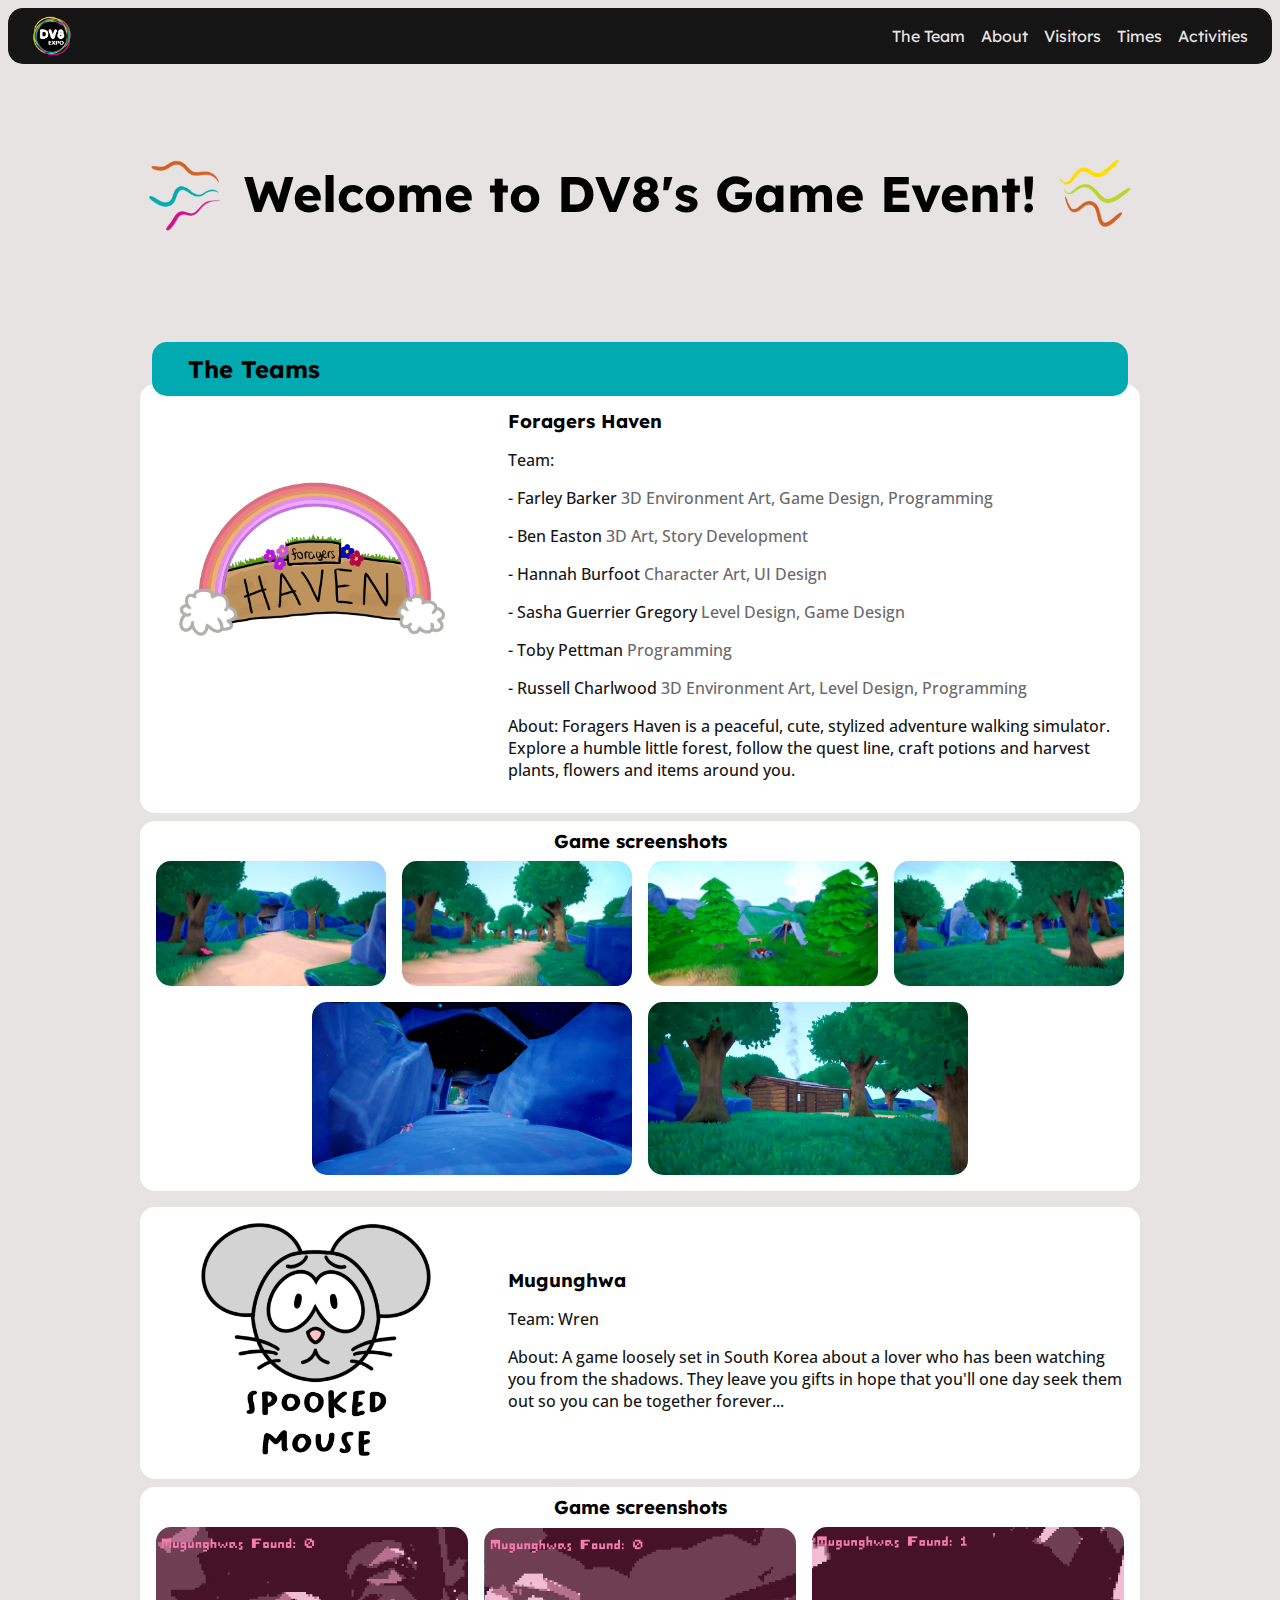
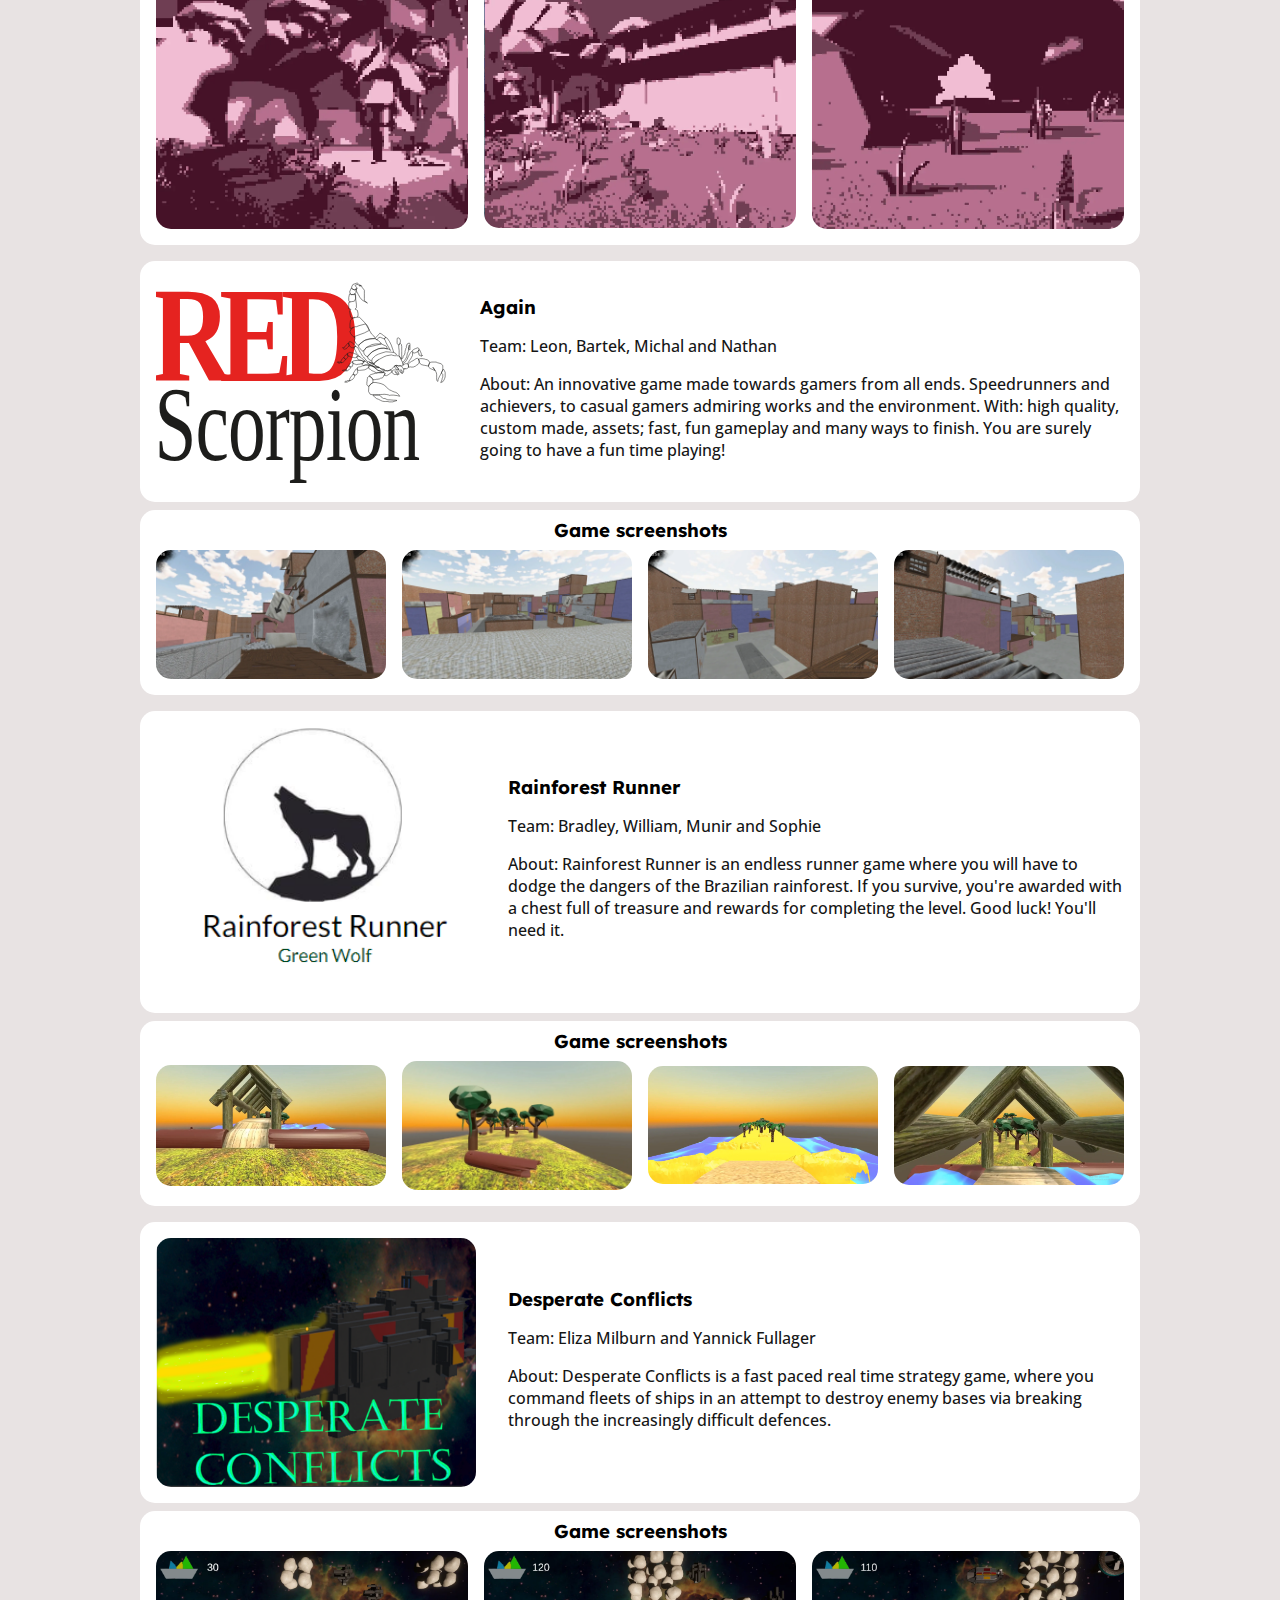
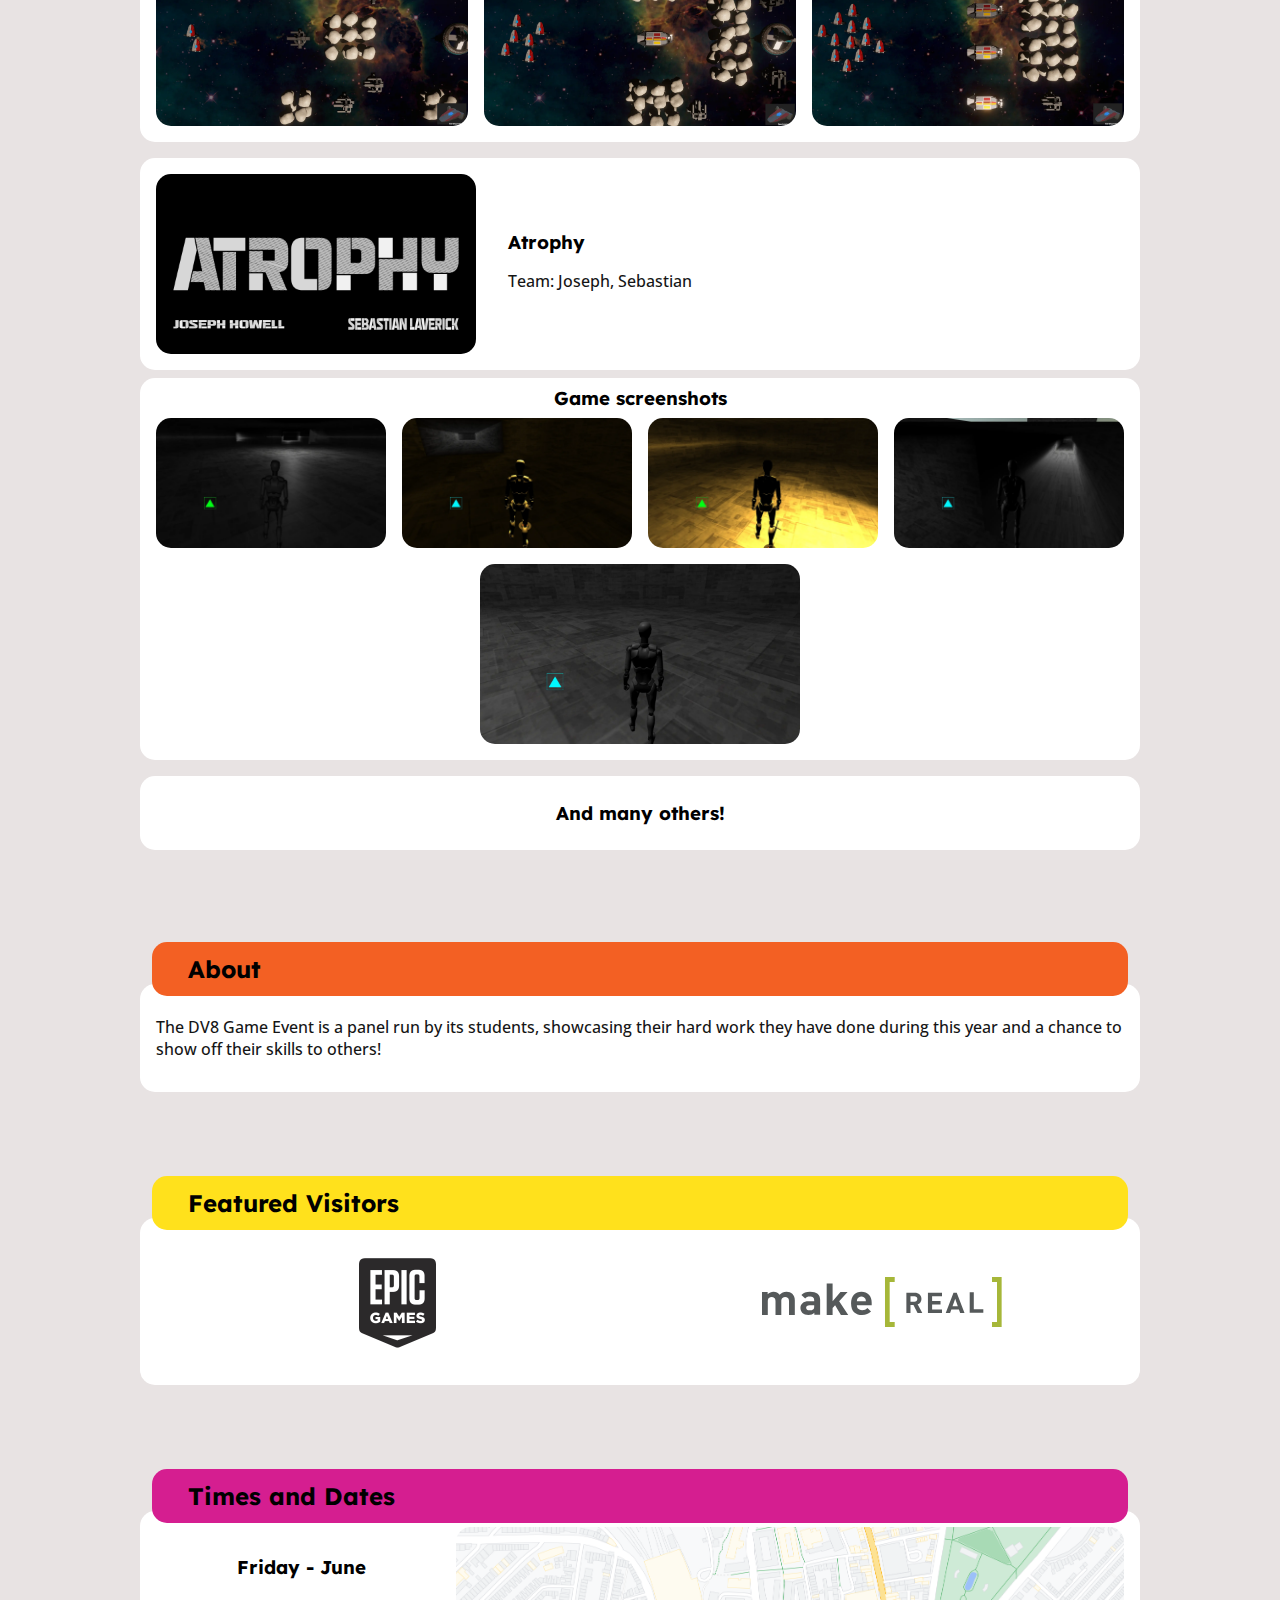
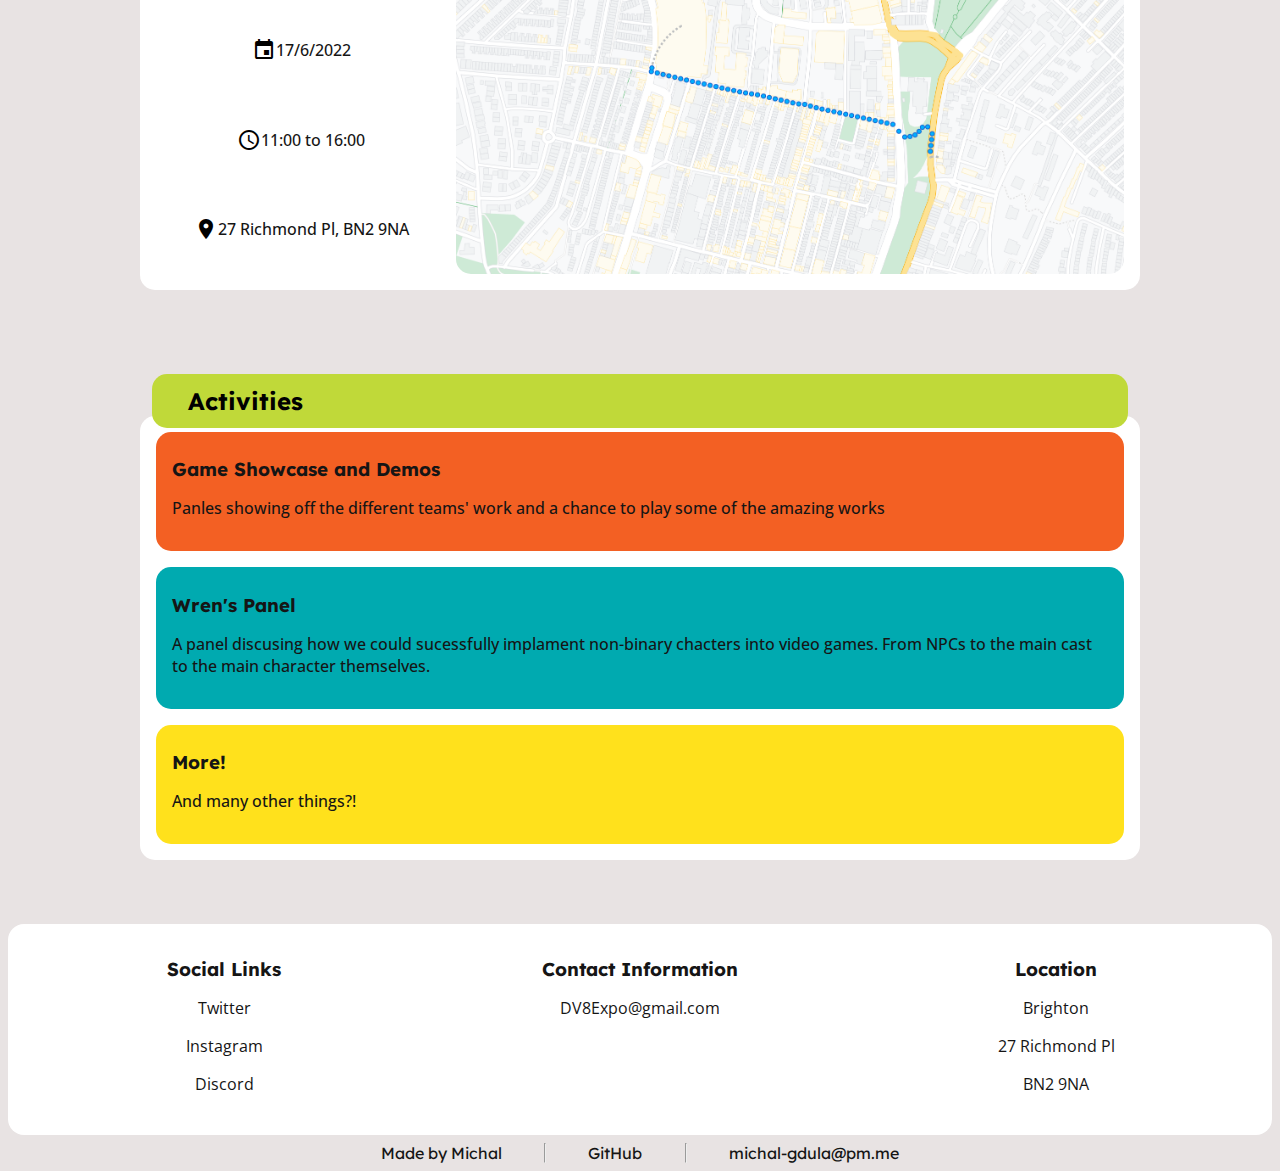
==== commit de7a5419: ":3" ====
--- a/index.html
+++ b/index.html
@@ -31,6 +31,9 @@
 
 		<!-- Root of all the text sections -->
 		<main>
+			<img src="images/merror.jpg" alt="" class="manualError">
+			<!-- Script -->
+			<script src="script.js"></script>
 			<header>
 				<img src="images/wiggleBefore.png" alt="3 colourful wiggly lines">
 				<h1>Welcome to DV8's Game Event!</h1>
@@ -50,17 +53,17 @@
 
 				    <p>Team:</p>
 				    <p>- Farley Barker
-							<span class="gray">3D Environment Art, Game Design, Programming</span></p>
+							<span class="gray">3D&nbsp;Environment&nbsp;Art, Game&nbsp;Design, Programming</span></p>
 				    <p>- Ben Easton
-							<span class="gray">3D Art, Story Development</span></p>
+							<span class="gray">3D&nbsp;Art, Story&nbsp;Development</span></p>
 				    <p>- Hannah Burfoot
-							<span class="gray">Character Art, UI Design</span></p>
+							<span class="gray">Character&nbsp;Art, UI&nbsp;Design</span></p>
 				    <p>- Sasha Guerrier Gregory
-							<span class="gray">Level Design, Game Design</span></p>
+							<span class="gray">Level&nbsp;Design, Game&nbsp;Design</span></p>
 				    <p>- Toby Pettman
 							<span class="gray">Programming</span></p>
 				    <p>- Russell Charlwood
-							<span class="gray">3D Environment Art, Level Design, Programming</span></p>
+							<span class="gray">3D&nbsp;Environment&nbsp;Art, Level&nbsp;Design, Programming</span></p>
 
 				    <p>About: Foragers Haven is a peaceful, cute, stylized adventure walking simulator. Explore a humble little forest, follow the quest line, craft potions and harvest plants, flowers and items around you.<p>
 				  </div>
@@ -183,11 +186,11 @@
 				<!-- Screen overlay -->
 				<div class="fullScreenImage">
 				  <span>&times;</span>
-				  <img src="images/noImage.jpg" alt="">
+				  <img src="images/noImage.png" alt="Error, could not load image">
 				</div>
 
 				<!-- Script -->
-				<script src="script.js"></script>
+				<script src="fullscreenViewer.js"></script>
 			</section>
 
 			<section id="about">
@@ -273,7 +276,7 @@
 					<p></p>
 				</div>
 			</div>
-			<div class="uwu">
+			<div class="op">
 				<p>Made by Michal</p>
 				<hr>
 				<a href="https://github.com/Fluffy-Bean/GameExpo">GitHub</a>
@@ -291,7 +294,7 @@
 	<!--.. /0 0 \ . . . . . ..-->
 	<!--(III% . \________, . .-->
 	<!--.. .\_, .%###%/ \'\,..-->
-  <!--. . . .||#####| |'\ \.-->
+	<!--. . . .||#####| |'\ \.-->
 	<!--.. . . ||. . .|/. .\V.-->
 	<!--. . . .|| . . || . . .-->
 	<!--.. . . ||. . .||. . ..-->
--- a/stylesheet.css
+++ b/stylesheet.css
@@ -133,7 +133,7 @@
 	margin: 0.5em 0;
 }
 .gray {
-	margin: 0;
+	margin: 0 !important;
 	padding: 0;
 
 	color: #696969;
@@ -173,3 +173,16 @@
 		padding: 3em 0 0 0;
 	}
 }
+
+/*
+	No cheating!
+*/
+.manualError {
+	width: 40px;
+	height: 40px;
+
+	top: 0.6em;
+	left: 2em;
+
+	position: absolute;
+}
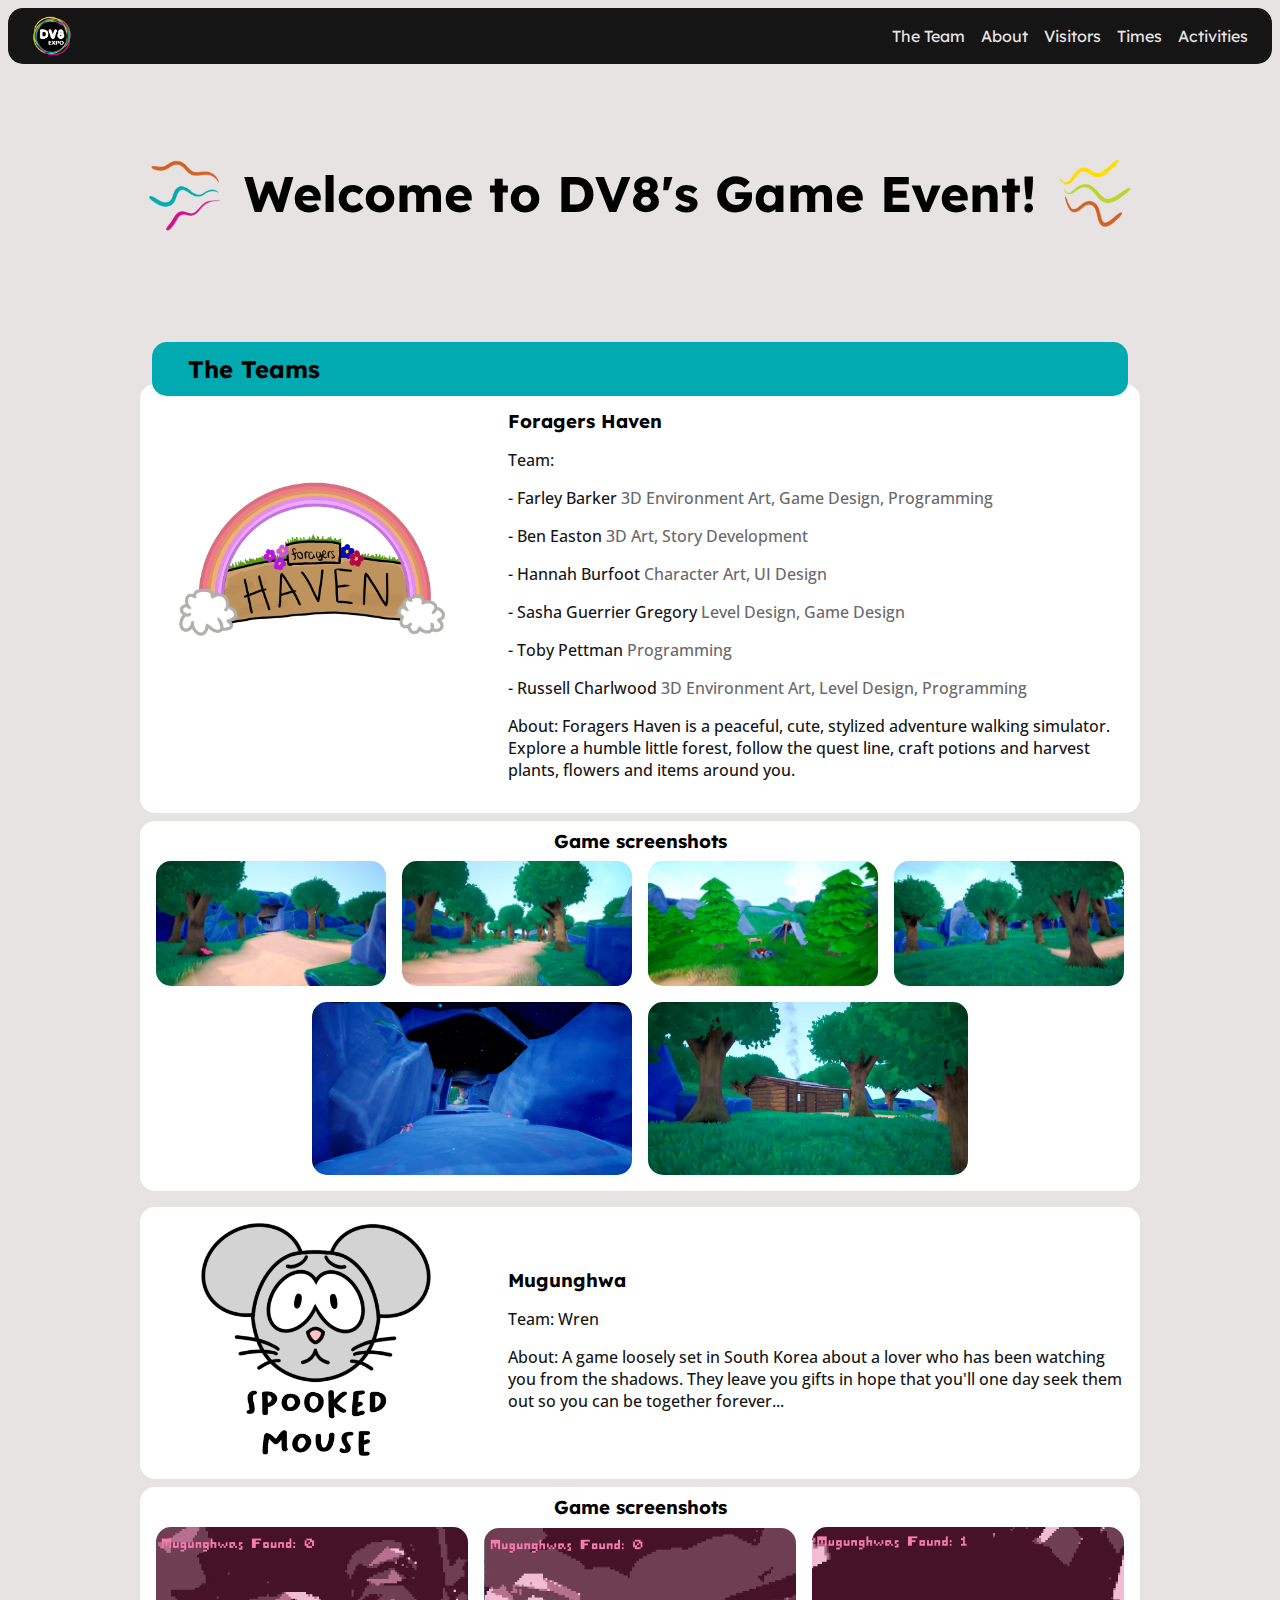
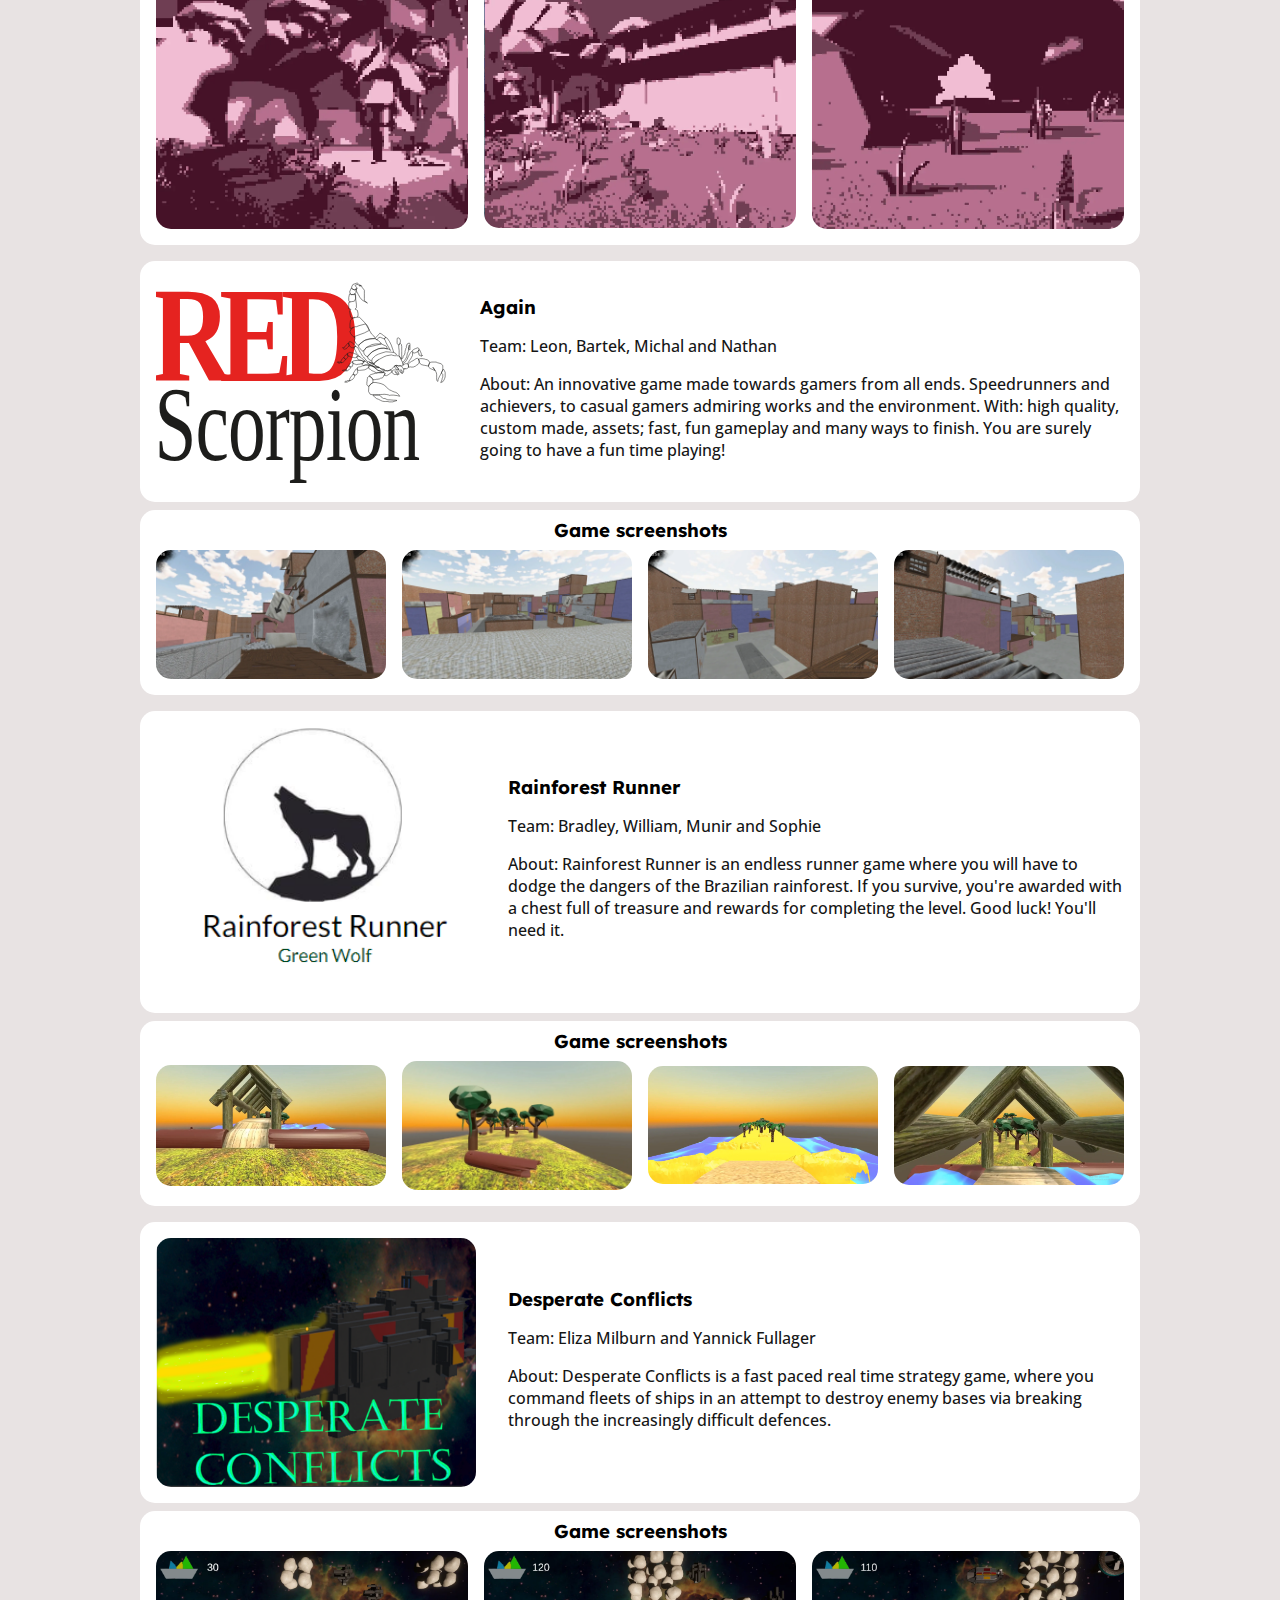
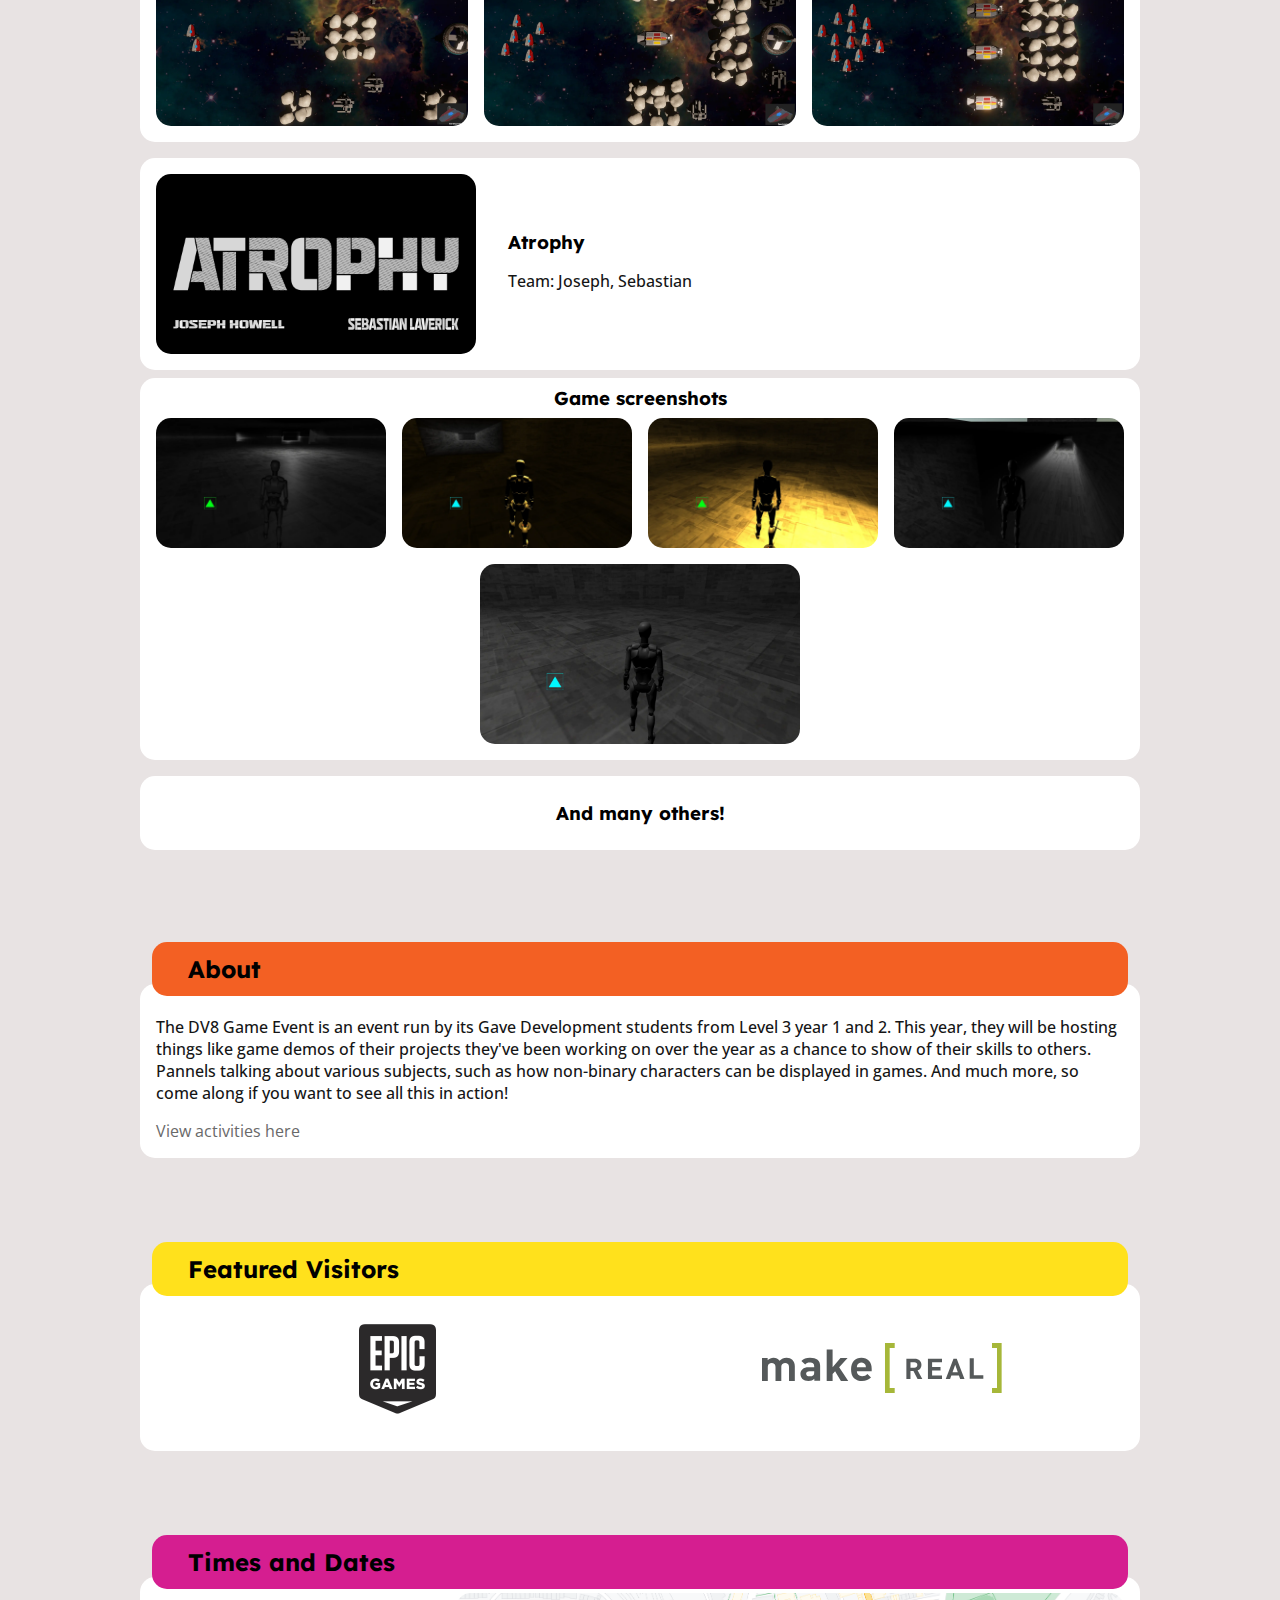
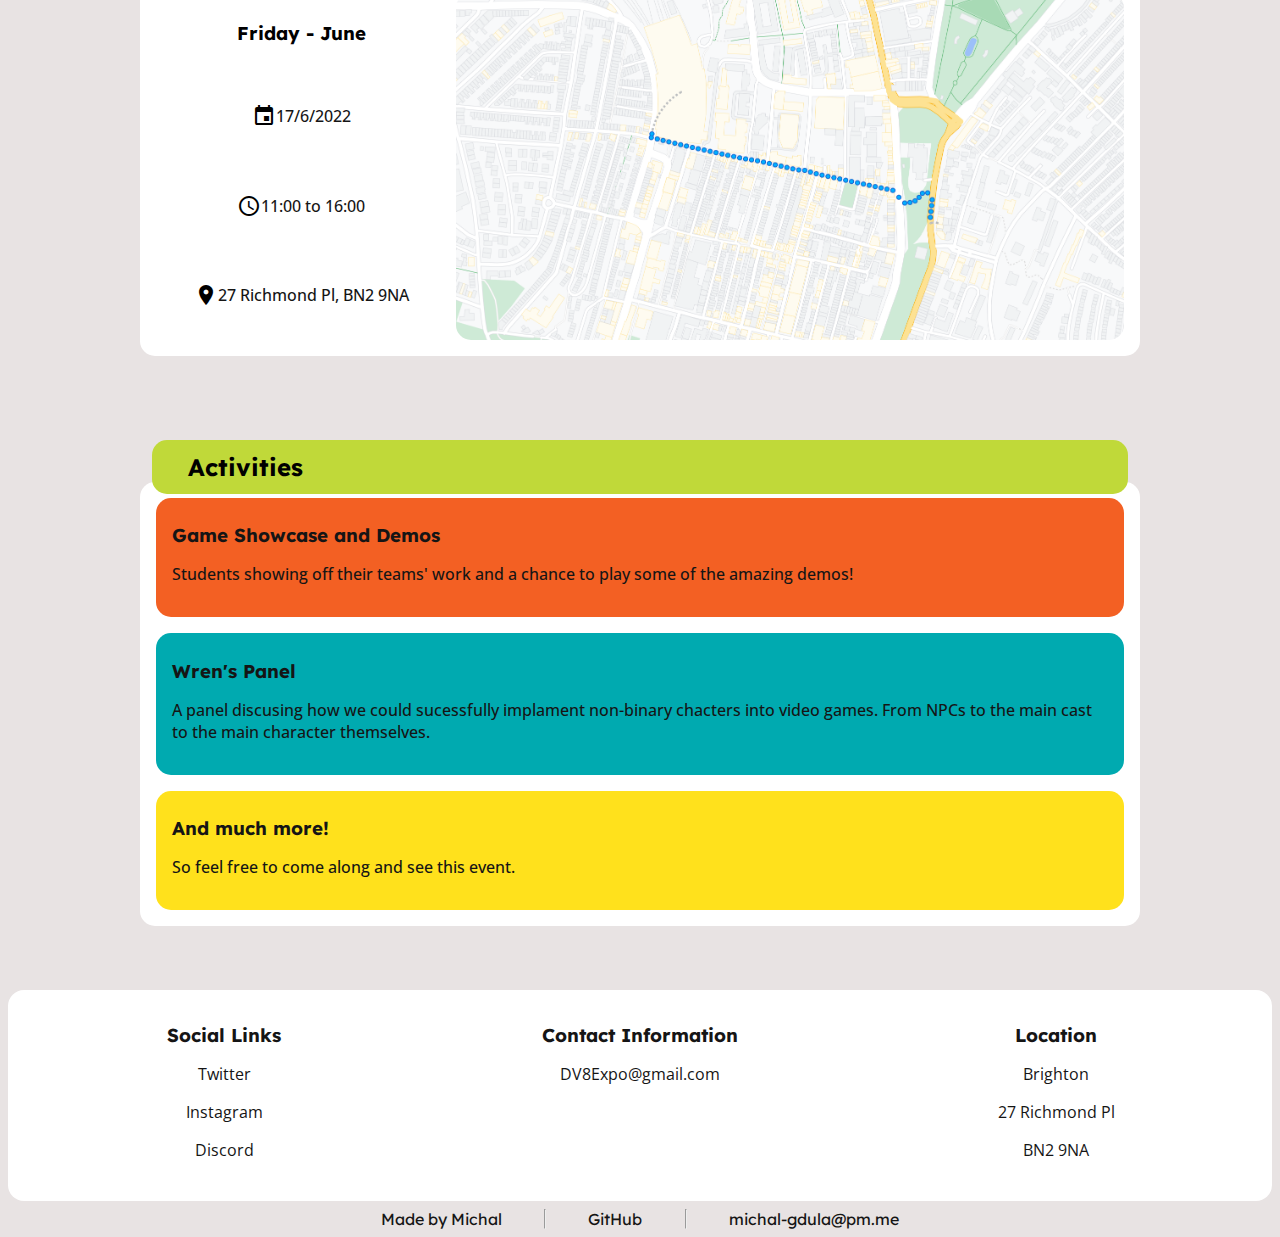
==== commit 54f094d5: "Corrections" ====
--- a/index.html
+++ b/index.html
@@ -196,7 +196,8 @@
 			<section id="about">
 				<h2>About</h2>
 				<div>
-					<p>The DV8 Game Event is a panel run by its students, showcasing their hard work they have done during this year and a chance to show off their skills to others!</p>
+					<p>The DV8 Game Event is an event run by its Gave Development students from Level 3 year 1 and 2. This year, they will be hosting things like game demos of their projects they've been working on over the year as a chance to show of their skills to others. Pannels talking about various subjects, such as how non-binary characters can be displayed in games. And much more, so come along if you want to see all this in action!</p>
+					<span class="gray"><a href="#activities">View activities here</a></span>
 				</div>
 			</section>
 
@@ -239,15 +240,15 @@
 				<div class="activities">
 					<div id="showcase">
 						<h3>Game Showcase and Demos</h3>
-						<p>Panles showing off the different teams' work and a chance to play some of the amazing works</p>
+						<p>Students showing off their teams' work and a chance to play some of the amazing demos!</p>
 					</div>
 					<div id="demo">
 						<h3>Wren's Panel</h3>
 						<p>A panel discusing how we could sucessfully implament non-binary chacters into video games. From NPCs to the main cast to the main character themselves.</p>
 					</div>
 					<div id="more">
-						<h3>More!</h3>
-						<p>And many other things?!</p>
+						<h3>And much more!</h3>
+						<p>So feel free to come along and see this event.</p>
 					</div>
 				</div>
 			</section>
--- a/stylesheet.css
+++ b/stylesheet.css
@@ -132,11 +132,14 @@
 
 	margin: 0.5em 0;
 }
-.gray {
+.gray *,
+.gray{
 	margin: 0 !important;
 	padding: 0;
 
 	color: #696969;
+
+	text-decoration: none;
 	/* nice */
 }
 
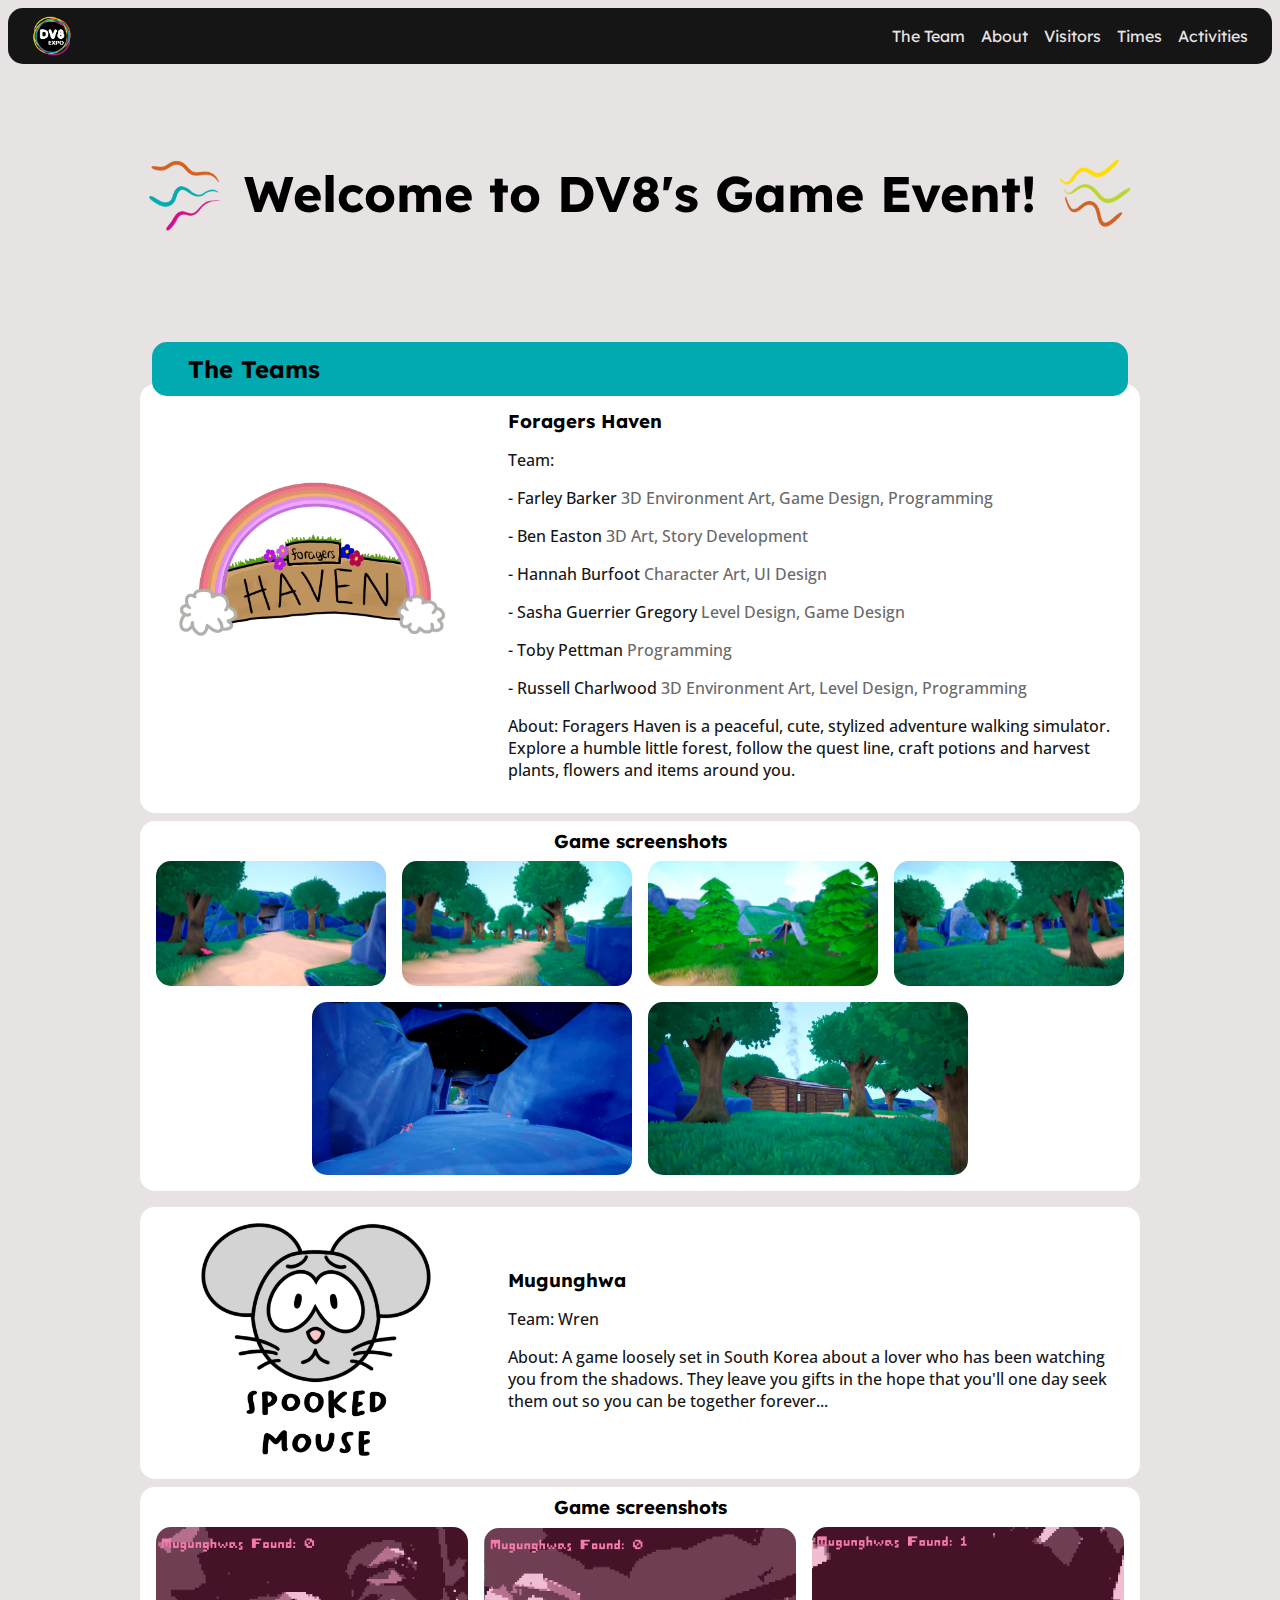
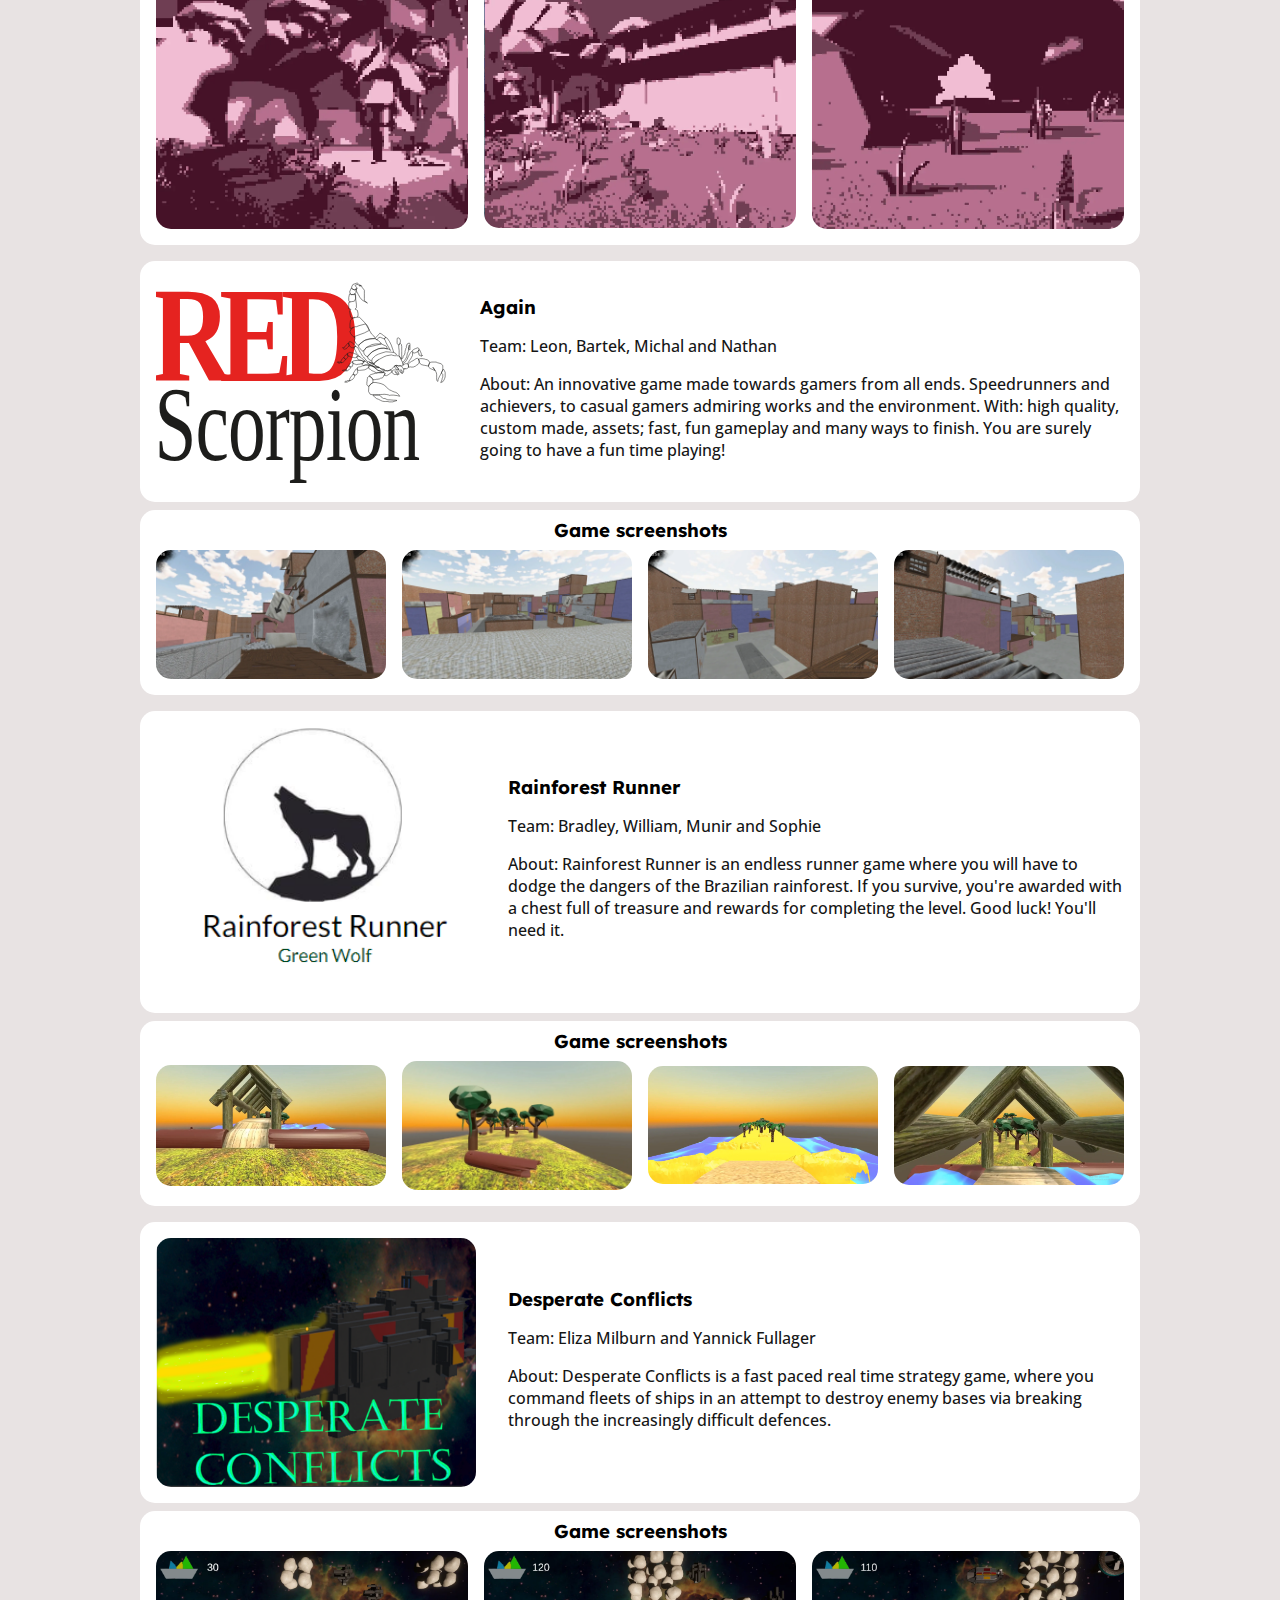
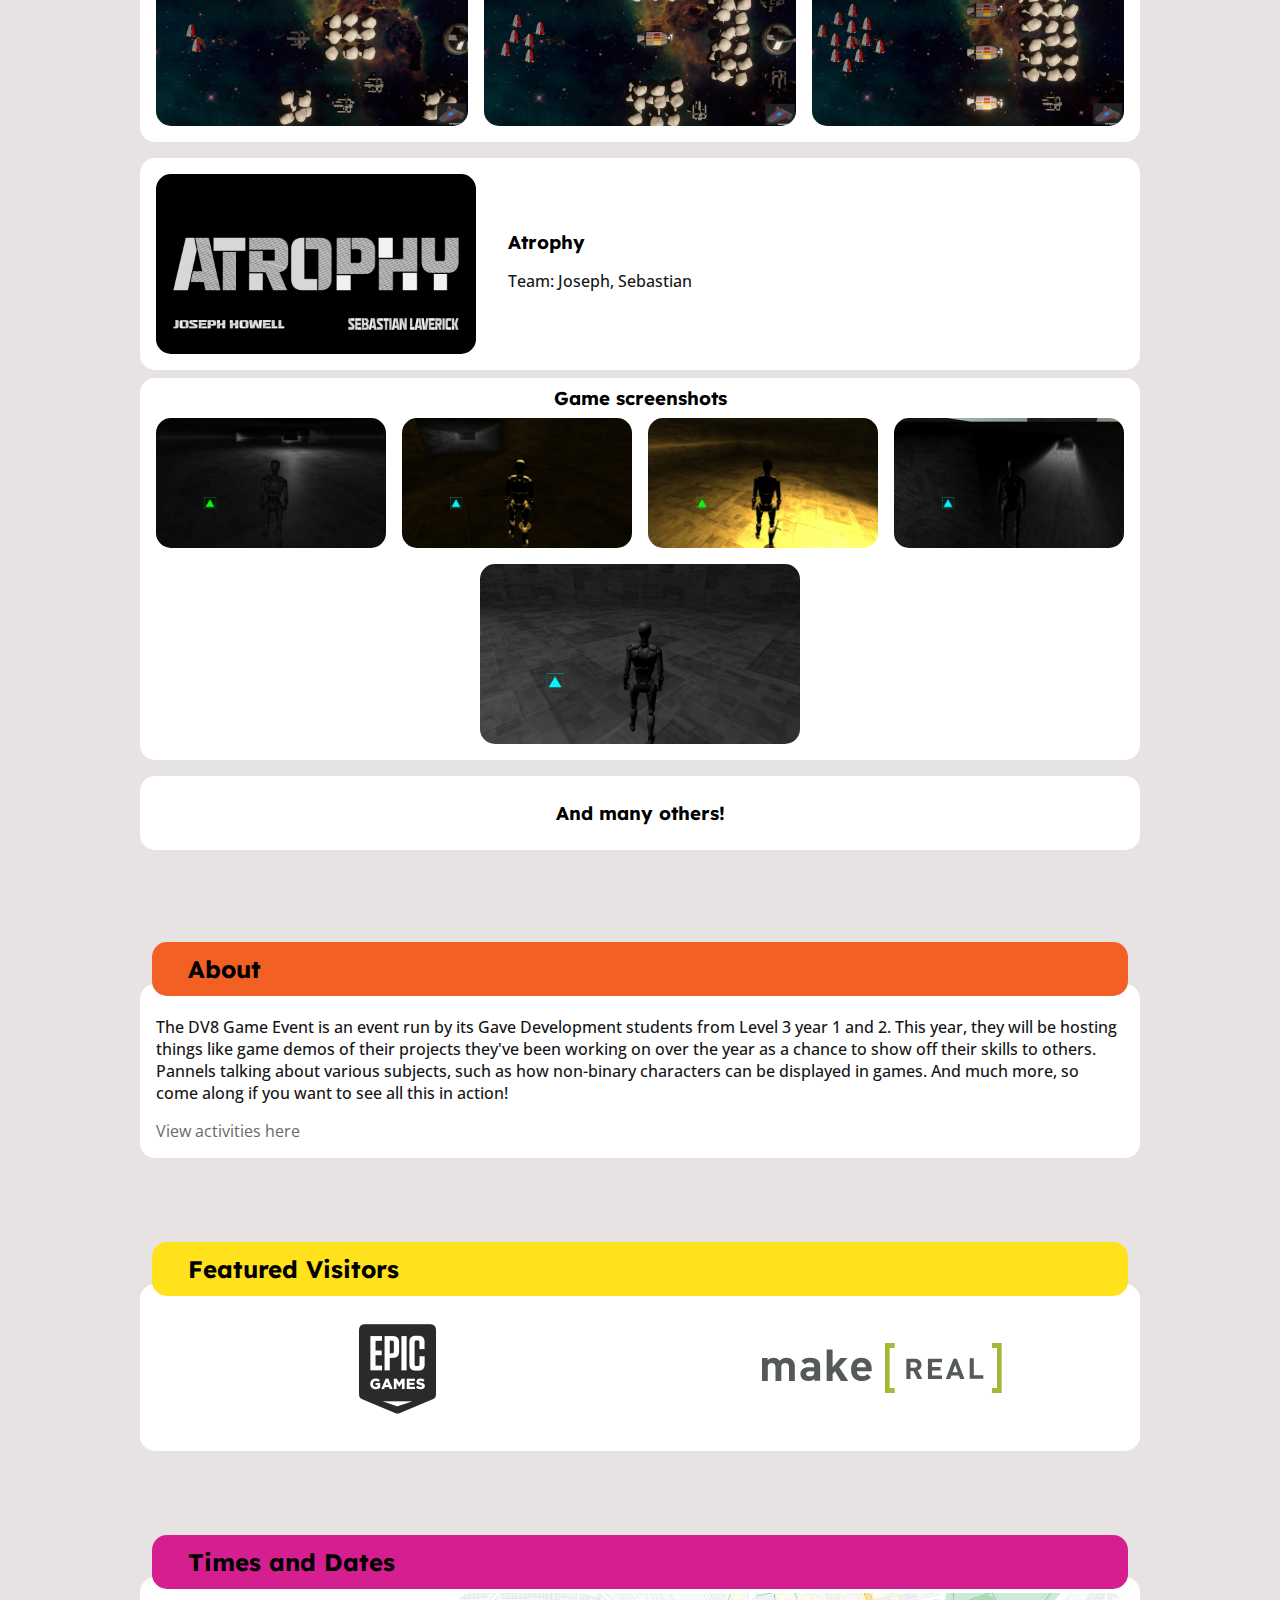
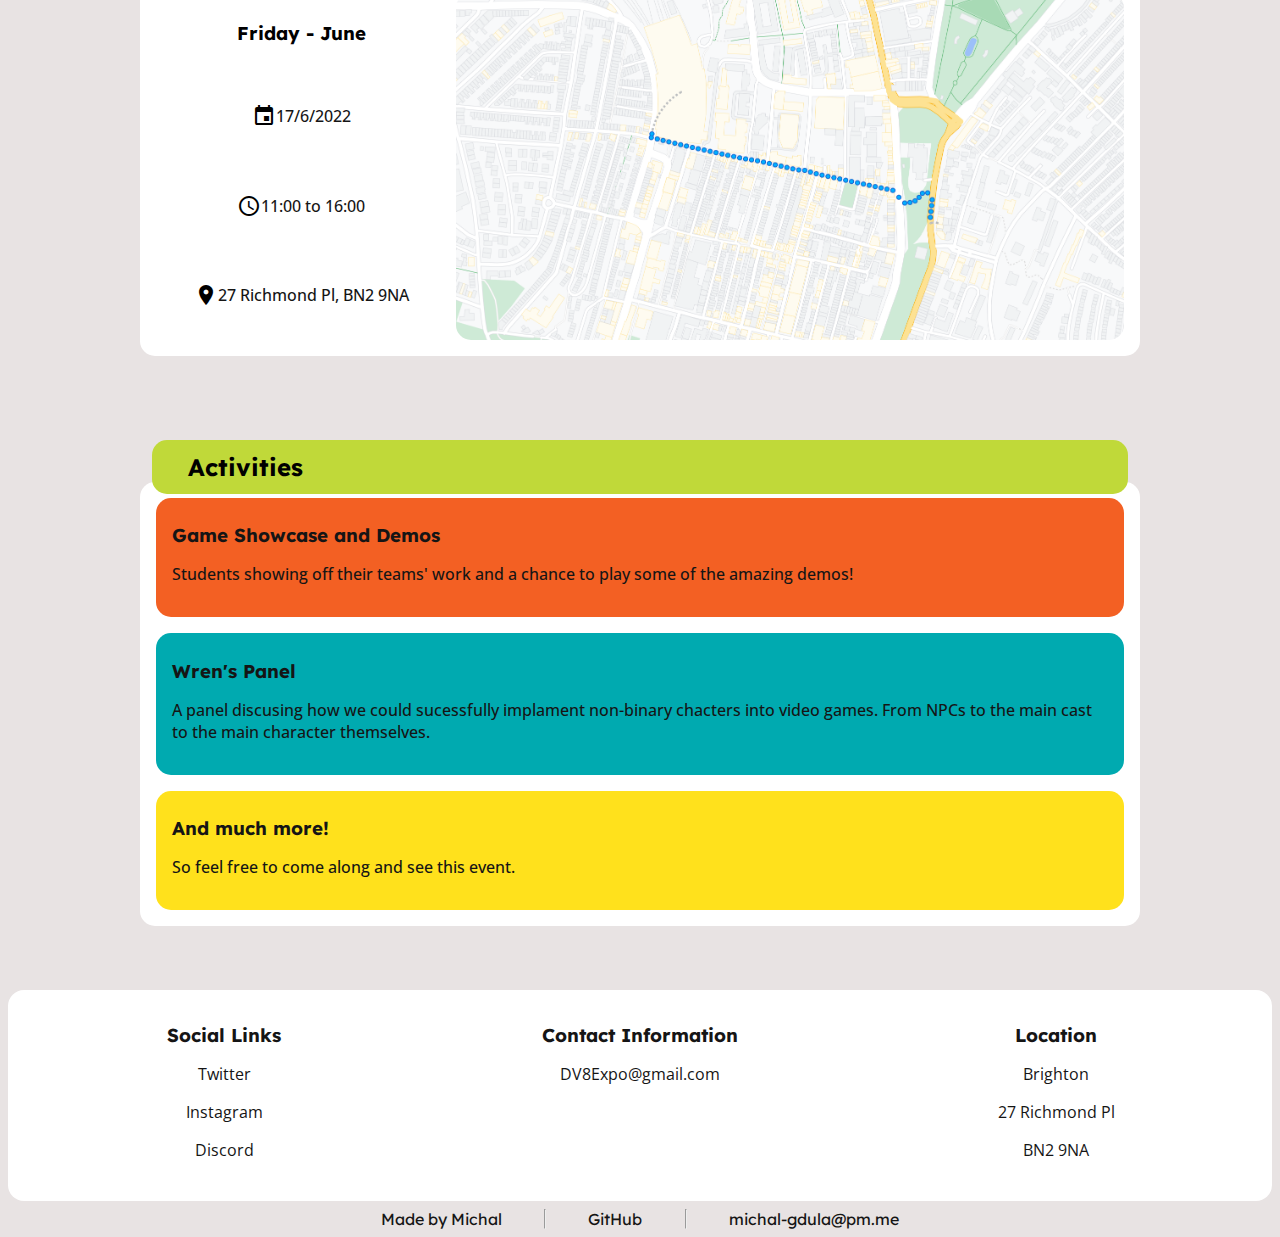
==== commit 964c683e: "Spelling errors :skull:" ====
--- a/index.html
+++ b/index.html
@@ -72,11 +72,11 @@
 				  <h3>Game screenshots</h3>
 				  <div>
 				    <img src="images/gallery/foragersHaven/1.webp" loading="lazy" alt="Path surrounded by trees going towards a cave">
-				    <img src="images/gallery/foragersHaven/2.webp" loading="lazy" alt="Path surrounded by trees streatching away into the distance">
+				    <img src="images/gallery/foragersHaven/2.webp" loading="lazy" alt="Path surrounded by trees stretching away into the distance">
 				    <img src="images/gallery/foragersHaven/3.webp" loading="lazy" alt="Camping spot, containing a tent, fireplace and table surrounded by trees">
 				    <img src="images/gallery/foragersHaven/4.webp" loading="lazy" alt="Forest full of trees">
 				    <img src="images/gallery/foragersHaven/5.webp" loading="lazy" alt="A dark cave with a distance exit">
-				    <img src="images/gallery/foragersHaven/6.webp" loading="lazy" alt="Hut located in a forest with a path going away from the entrace to it">
+				    <img src="images/gallery/foragersHaven/6.webp" loading="lazy" alt="Hut located in a forest with a path going away from the entrance to it">
 				  </div>
 				</div>
 
@@ -87,7 +87,7 @@
 				  <div class="teamInfo">
 				    <h3>Mugunghwa</h3>
 				    <p>Team: Wren</p>
-				    <p>About: A game loosely set in South Korea about a lover who has been watching you from the shadows. They leave you gifts in hope that you'll one day seek them out so you can be together forever...</p>
+				    <p>About: A game loosely set in South Korea about a lover who has been watching you from the shadows. They leave you gifts in the hope that you'll one day seek them out so you can be together forever...</p>
 				  </div>
 				</div>
 				<div class="gallery">
@@ -95,7 +95,7 @@
 				  <div>
 				    <img src="images/gallery/mugunghwa/1.webp" loading="lazy" alt="Small area surrounded by trees and bushes of different sizes">
 				    <img src="images/gallery/mugunghwa/2.webp" loading="lazy" alt="A South Korean hut next to large trees">
-				    <img src="images/gallery/mugunghwa/3.webp" loading="lazy" alt="A Mugunghwa infront of a large boulder">
+				    <img src="images/gallery/mugunghwa/3.webp" loading="lazy" alt="A Mugunghwa in front of a large boulder">
 				  </div>
 				</div>
 
@@ -113,9 +113,9 @@
 				  <h3>Game screenshots</h3>
 				  <div>
 				    <img src="images/gallery/again/1.webp" loading="lazy" alt="Rooftops of Brazilian houses, with signs directing the player where to go">
-				    <img src="images/gallery/again/2.webp" loading="lazy" alt="Rooftops of colourful Brazilian Favella houses">
-				    <img src="images/gallery/again/3.webp" loading="lazy" alt="Rooftops of Brazilian Favella houses, with a large mono-coloured brick building in the center">
-				    <img src="images/gallery/again/4.webp" loading="lazy" alt="Rooftops of colourful Brazilian Favella houses">
+				    <img src="images/gallery/again/2.webp" loading="lazy" alt="Rooftops of colourful Brazilian Favela houses">
+				    <img src="images/gallery/again/3.webp" loading="lazy" alt="Rooftops of Brazilian Favela houses, with a large mono-coloured brick building in the centre">
+				    <img src="images/gallery/again/4.webp" loading="lazy" alt="Rooftops of colourful Brazilian Favela houses">
 				  </div>
 				</div>
 
@@ -134,7 +134,7 @@
 				  <div>
 				    <img src="images/gallery/rainforestRunner/1.webp" loading="lazy" alt="Wooden bridge, taking the player over a large lake">
 				    <img src="images/gallery/rainforestRunner/2.webp" loading="lazy" alt="A path, taking the player through a rainforest with logs and trees to dodge">
-				    <img src="images/gallery/rainforestRunner/3.webp" loading="lazy" alt="Sandy beach with palmtrees and sand dunes to dodge">
+				    <img src="images/gallery/rainforestRunner/3.webp" loading="lazy" alt="Sandy beach with palm trees and sand dunes to dodge">
 				    <img src="images/gallery/rainforestRunner/4.webp" loading="lazy" alt="Player going through wooden bridge about to enter a rainforest full of trees">
 				  </div>
 				</div>
@@ -196,7 +196,7 @@
 			<section id="about">
 				<h2>About</h2>
 				<div>
-					<p>The DV8 Game Event is an event run by its Gave Development students from Level 3 year 1 and 2. This year, they will be hosting things like game demos of their projects they've been working on over the year as a chance to show of their skills to others. Pannels talking about various subjects, such as how non-binary characters can be displayed in games. And much more, so come along if you want to see all this in action!</p>
+					<p>The DV8 Game Event is an event run by its Gave Development students from Level 3 year 1 and 2. This year, they will be hosting things like game demos of their projects they've been working on over the year as a chance to show off their skills to others. Pannels talking about various subjects, such as how non-binary characters can be displayed in games. And much more, so come along if you want to see all this in action!</p>
 					<span class="gray"><a href="#activities">View activities here</a></span>
 				</div>
 			</section>
@@ -288,7 +288,7 @@
 	</body>
 	<!--
 	Hi! If you found this congrats, you have too much time,
-	and this isnt the only thing that is hidden on this page!
+	and this isn't the only thing that is hidden on this page!
 	But for now, have this ASCII maned wolf art :3
 	-->
 	<!--. . /|/| . . . . . . .-->
--- a/stylesheet.css
+++ b/stylesheet.css
@@ -1,20 +1,21 @@
 /*
 	This took forever to make, CSS will be the death of me so please
-	forgive me for graphial errors that were not fixed, I'm aware of
+	forgive me for graphical errors that were not fixed, I'm aware of
 	some of them but had no clue how to fix them. Such as the images
 	in the gallery portion of the page not shrinking correctly :c
 
-	These a lot of protions of the page that are also redundant and
+	These a lot of portions of the page that are also redundant and
 	not made the best, so please complain to me about it on Twitter
 	(@fluffybeanUwU) or on Telegram (@Fluffy Bean).
 */
 
 
 /*
-	I seperated out the different elements CSS into different files
+	I separated out the different elements CSS into different files
 	this is to keep the CSS semi tidy and easier to configure if
 	any problems occur.
 */
+
 /* UI */
 @import url("css/navigation.css");
 @import url("css/footer.css");
